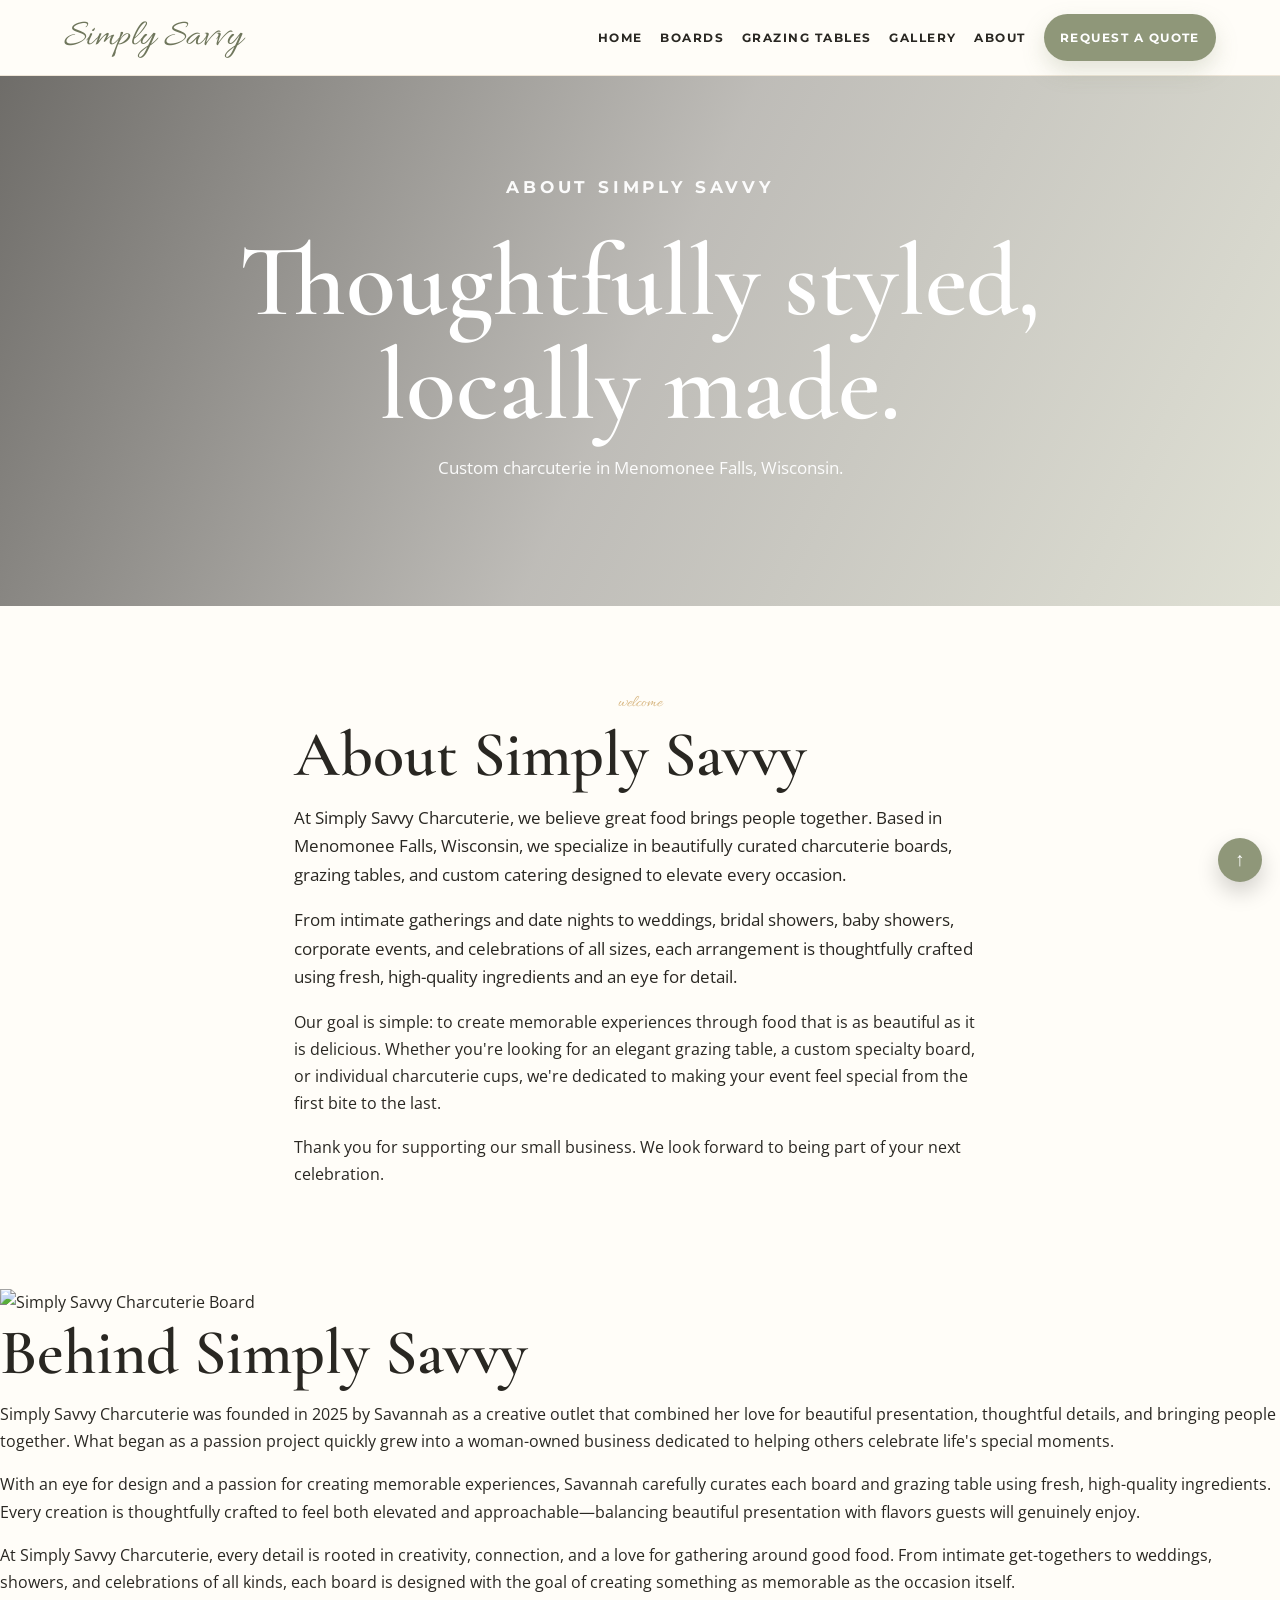
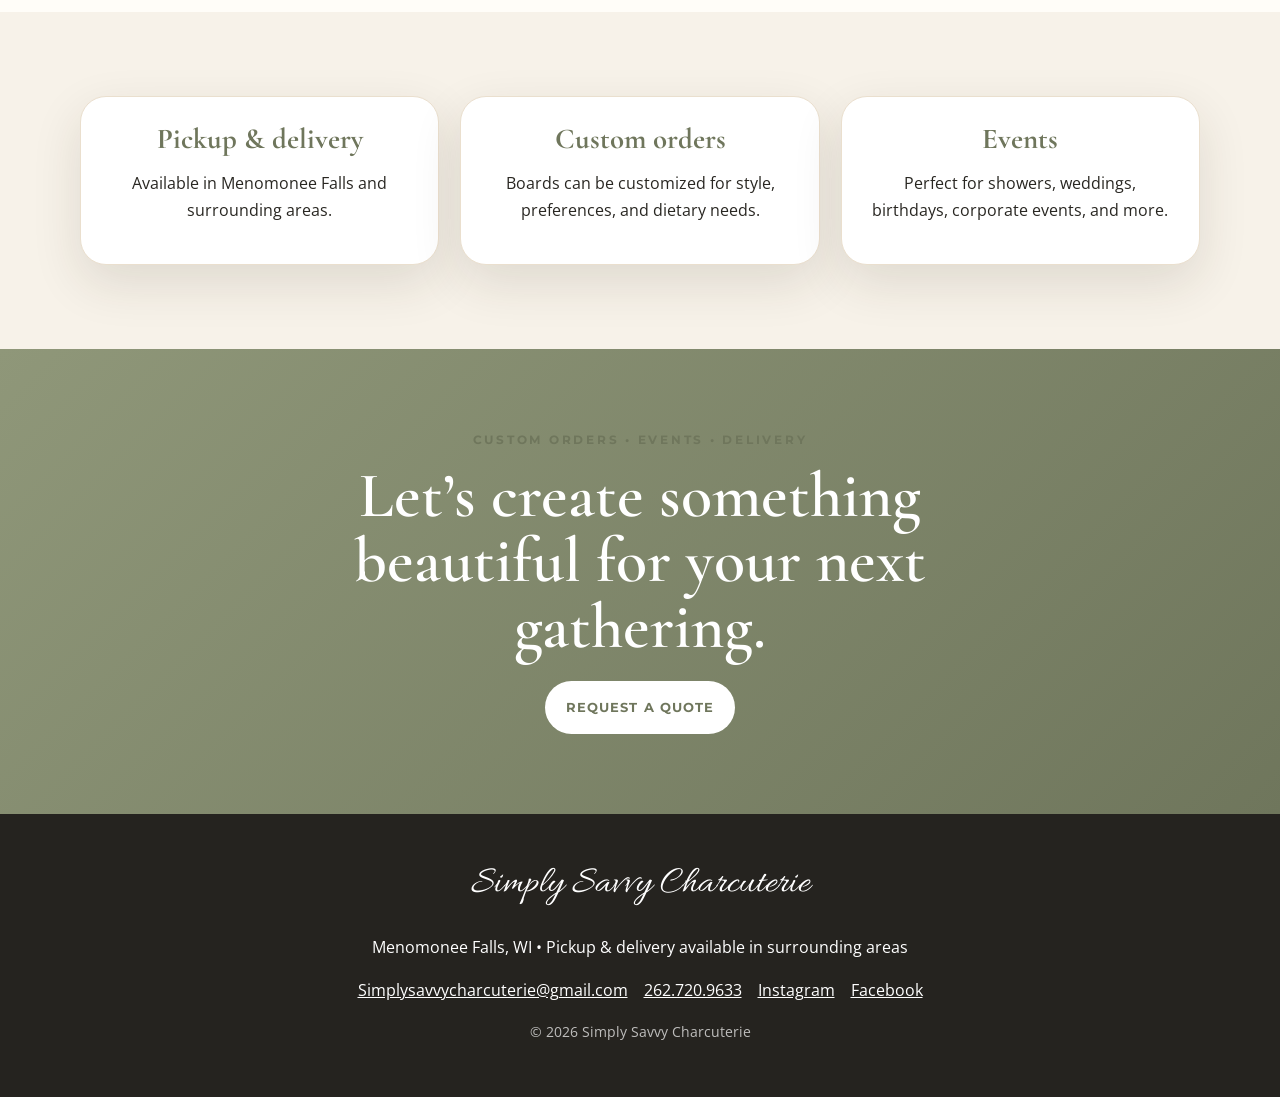
==== about.html @ 31233607 "Update about.html" ====
<!DOCTYPE html>
<html lang="en">
<head>
  <meta charset="UTF-8" />
  <meta name="viewport" content="width=device-width, initial-scale=1.0" />
  <link rel="icon" href="favicon.jpg" type="image/png" />
  <link href="https://fonts.googleapis.com/css2?family=Allura&family=Cormorant+Garamond:wght@500;600;700&family=Montserrat:wght@400;500;600;700&family=Open+Sans:wght@400;500;600&display=swap" rel="stylesheet" />
  <link rel="stylesheet" href="styles.css" />
  <script async src="https://www.googletagmanager.com/gtag/js?id=G-SJ7EQNNYXX"></script>
  <script>
    window.dataLayer = window.dataLayer || [];
    function gtag(){dataLayer.push(arguments);}
    gtag('js', new Date());
    gtag('config', 'G-SJ7EQNNYXX');
  </script>

  <title>About | Simply Savvy Charcuterie</title>
  <meta name="description" content="Learn about Simply Savvy Charcuterie, a Menomonee Falls business creating custom boards and grazing tables." />
</head>
<body>

  <nav class="site-nav">
    <a class="brand" href="index.html">Simply Savvy</a>
    <button class="nav-toggle" aria-label="Toggle navigation" onclick="document.body.classList.toggle('nav-open')">☰</button>
    <div class="nav-links">
      <a href="index.html">Home</a>
      <a href="boards.html">Boards</a>
      <a href="grazing.html">Grazing Tables</a>
      <a href="gallery.html">Gallery</a>
      <a href="about.html">About</a>
      <a class="nav-cta" href="contact.html">Request a Quote</a>
    </div>
  </nav>


  <header class="page-hero about-hero"><div class="hero-overlay"></div><div class="page-inner reveal"><p class="eyebrow">About Simply Savvy</p><h1>Thoughtfully styled, locally made.</h1><p>Custom charcuterie in Menomonee Falls, Wisconsin.</p></div></header>
  <section class="section narrow reveal">
    <p class="script center-text">welcome</p>
    <h2 class="section-title">About Simply Savvy</h2>
    <p>At Simply Savvy Charcuterie, we believe great food brings people together. Based in Menomonee Falls, Wisconsin, we specialize in beautifully curated charcuterie boards, grazing tables, and custom catering designed to elevate every occasion.</p>
    <p>From intimate gatherings and date nights to weddings, bridal showers, baby showers, corporate events, and celebrations of all sizes, each arrangement is thoughtfully crafted using fresh, high-quality ingredients and an eye for detail.</p>
    </p>Our goal is simple: to create memorable experiences through food that is as beautiful as it is delicious. Whether you're looking for an elegant grazing table, a custom specialty board, or individual charcuterie cups, we're dedicated to making your event feel special from the first bite to the last.</p>
    </p>Thank you for supporting our small business. We look forward to being part of your next celebration.</p>
  </section>

  <div class="founder-container">

  <div class="founder-photo">
  <img src="assets/Large.jpg" alt="Simply Savvy Charcuterie Board">
</div>

  <div class="founder-content">
    <h2>Behind Simply Savvy</h2>

    <p>
      Simply Savvy Charcuterie was founded in 2025 by Savannah as a creative outlet that combined her love for beautiful presentation, thoughtful details, and bringing people together. What began as a passion project quickly grew into a woman-owned business dedicated to helping others celebrate life's special moments.
    </p>

    <p>
      With an eye for design and a passion for creating memorable experiences, Savannah carefully curates each board and grazing table using fresh, high-quality ingredients. Every creation is thoughtfully crafted to feel both elevated and approachable—balancing beautiful presentation with flavors guests will genuinely enjoy.
    </p>

    <p>
      At Simply Savvy Charcuterie, every detail is rooted in creativity, connection, and a love for gathering around good food. From intimate get-togethers to weddings, showers, and celebrations of all kinds, each board is designed with the goal of creating something as memorable as the occasion itself.
    </p>

  </div>

</div>
  
  <section class="section cream"><div class="details-grid reveal"><div><h3>Pickup & delivery</h3><p>Available in Menomonee Falls and surrounding areas.</p></div><div><h3>Custom orders</h3><p>Boards can be customized for style, preferences, and dietary needs.</p></div><div><h3>Events</h3><p>Perfect for showers, weddings, birthdays, corporate events, and more.</p></div></div></section>


  <section class="final-cta">
    <p class="eyebrow dark">Custom orders • events • delivery</p>
    <h2>Let’s create something beautiful for your next gathering.</h2>
    <a class="btn light" href="contact.html">Request a Quote</a>
  </section>
  <footer class="site-footer">
    <div class="footer-brand">Simply Savvy Charcuterie</div>
    <p>Menomonee Falls, WI • Pickup & delivery available in surrounding areas</p>
    <div class="footer-links">
      <a href="mailto:Simplysavvycharcuterie@gmail.com">Simplysavvycharcuterie@gmail.com</a>
      <a href="tel:2627209633">262.720.9633</a>
      <a href="https://www.instagram.com/simplysavvycharcuterie/" target="_blank" rel="noopener">Instagram</a>
      <a href="https://www.facebook.com/people/Simply-Savvy-Charcuterie/61576973744688/" target="_blank" rel="noopener">Facebook</a>
    </div>
    <p class="copyright">© 2026 Simply Savvy Charcuterie</p>
  </footer>
  <button class="back-to-top" onclick="window.scrollTo({ top: 0, behavior: 'smooth' })" aria-label="Back to top">↑</button>
  <script src="script.js"></script>

</body>
</html>
---- styles.css ----
:root{--sage:#8f9779;--sage-dark:#6f765c;--cream:#f7f2e9;--ivory:#fffdf8;--champagne:#d6b47d;--ink:#292722;--muted:#706d64;--line:#eadfce;--shadow:0 18px 50px rgba(50,42,28,.12)}
*{box-sizing:border-box}html{scroll-behavior:smooth}body{margin:0;font-family:'Open Sans',sans-serif;background:var(--ivory);color:var(--ink);line-height:1.7}img{max-width:100%;display:block}a{color:inherit}.site-nav{position:sticky;top:0;z-index:1000;display:flex;justify-content:space-between;align-items:center;padding:.9rem 5%;background:rgba(255,253,248,.92);backdrop-filter:blur(14px);border-bottom:1px solid rgba(234,223,206,.75)}.brand{font-family:'Allura',cursive;font-size:2.35rem;color:var(--sage-dark);text-decoration:none;line-height:1}.nav-links{display:flex;align-items:center;gap:1.1rem}.nav-links a{font-family:'Montserrat',sans-serif;font-size:.78rem;letter-spacing:.12em;text-transform:uppercase;text-decoration:none;font-weight:700;color:var(--ink)}.nav-links a:hover{color:var(--sage-dark)}.nav-cta{background:var(--sage);color:#fff!important;border-radius:999px;padding:.78rem 1rem;box-shadow:0 10px 22px rgba(143,151,121,.25)}.nav-toggle{display:none;background:transparent;border:0;font-size:1.7rem;color:var(--sage-dark)}.hero,.page-hero{position:relative;min-height:78vh;display:grid;place-items:center;text-align:center;color:#fff;padding:6rem 1rem;background-size:cover;background-position:center}.home-hero{background-image:url('assets/Banner Picture.png')}.boards-hero{background-image:url('assets/Large.jpg')}.grazing-hero{background-image:url('assets/Grazing.jpg')}.gallery-hero{background-image:url('assets/medium 3.jpg')}.about-hero{background-image:url('assets/Small board 2.jpg')}.contact-hero{background-image:url('assets/brunch new.jpg')}.hero-overlay{position:absolute;inset:0;background:linear-gradient(115deg,rgba(22,20,17,.62),rgba(22,20,17,.28),rgba(143,151,121,.28))}.hero-inner,.page-inner{position:relative;max-width:850px;z-index:1}.hero-logo{width:min(540px,86vw);margin:0 auto 1rem}.eyebrow{margin:0 0 .8rem;font-family:'Montserrat',sans-serif;font-size:.78rem;font-weight:700;letter-spacing:.22em;text-transform:uppercase;color:#fff}.eyebrow.dark{color:var(--sage-dark)}h1,h2,h3{font-family:'Cormorant Garamond',serif;line-height:1.02}h1{font-size:clamp(3rem,8vw,6.6rem);font-weight:600;margin:.2rem 0 1rem}h2{font-size:clamp(2.4rem,5vw,4.4rem);font-weight:600;margin:.2rem 0 1rem}h3{font-size:1.8rem;margin:.2rem 0 .55rem;color:var(--sage-dark)}.hero-copy,.page-inner p{font-size:1.08rem;max-width:680px;margin:0 auto 1.7rem;color:rgba(255,255,255,.95)}.button-row{display:flex;justify-content:center;gap:.9rem;flex-wrap:wrap}.btn{display:inline-flex;align-items:center;justify-content:center;border-radius:999px;padding:.95rem 1.35rem;text-decoration:none;font-family:'Montserrat',sans-serif;font-weight:700;font-size:.82rem;letter-spacing:.08em;text-transform:uppercase;border:0;cursor:pointer}.btn.primary{background:var(--sage);color:#fff;box-shadow:0 12px 24px rgba(143,151,121,.25)}.btn.light{background:#fff;color:var(--sage-dark)}.btn.outline{background:transparent;border:1px solid var(--sage);color:var(--sage-dark)}.section{padding:5.25rem 5%;max-width:1220px;margin:auto}.section.cream,.cream{background:var(--cream);max-width:none}.section-heading{text-align:center;max-width:760px;margin:0 auto 2.5rem}.intro-strip{text-align:center;max-width:920px;padding-top:4rem;padding-bottom:4rem}.intro-strip h2{font-size:clamp(2rem,4vw,3.5rem)}.script{font-family:'Allura',cursive;color:var(--champagne);font-size:2.4rem;margin:0}.center,.center-text{text-align:center}.feature-cards,.cards{display:grid;grid-template-columns:repeat(3,1fr);gap:1.4rem}.feature-card,.price-card,.mini-card,.testimonial,.contact-form,.contact-box,.details-grid>div{background:#fff;border:1px solid var(--line);border-radius:26px;box-shadow:var(--shadow);overflow:hidden}.feature-card img{height:320px;width:100%;object-fit:cover}.feature-card div,.price-card div,.mini-card{padding:1.4rem}.feature-card a{color:var(--sage-dark);font-weight:700;text-decoration:none}.split{display:grid;grid-template-columns:1fr 1fr;gap:3rem;align-items:center;max-width:1180px;margin:auto}.split img{border-radius:34px;box-shadow:var(--shadow);aspect-ratio:4/5;object-fit:cover;width:100%}.gallery-preview{display:grid;grid-template-columns:repeat(4,1fr);gap:1rem;margin-bottom:2rem}.gallery-preview img{height:280px;width:100%;object-fit:cover;border-radius:24px;box-shadow:var(--shadow)}.testimonial-grid,.details-grid{display:grid;grid-template-columns:repeat(3,1fr);gap:1.3rem;max-width:1120px;margin:auto}.testimonial{padding:1.5rem;font-style:italic}.stars{color:var(--champagne);font-style:normal;letter-spacing:.1em}.page-hero{min-height:55vh}.menu-layout{display:grid;grid-template-columns:repeat(2,1fr);gap:1.35rem}.price-card{display:grid;grid-template-columns:190px 1fr;align-items:center}.price-card img{height:100%;min-height:220px;width:100%;object-fit:cover}.price{font-weight:700;color:var(--sage-dark);font-size:1.05rem}.mini-card{text-align:center}.mini-card img{height:240px;width:100%;object-fit:cover;border-radius:18px;margin-bottom:1rem}.details-grid>div{padding:1.5rem;text-align:center}.luxury-gallery{display:grid;grid-template-columns:repeat(5,1fr);gap:1rem}.gallery-item{position:relative;overflow:hidden;border-radius:24px;background:var(--cream);box-shadow:var(--shadow);min-height:260px}.gallery-item img{width:100%;height:310px;object-fit:cover;transition:transform .4s ease}.gallery-item:hover img{transform:scale(1.04)}.gallery-item p{position:absolute;left:0;right:0;bottom:0;margin:0;padding:1rem;background:linear-gradient(transparent,rgba(0,0,0,.68));color:#fff;font-weight:700;text-align:center}.gallery-item.missing div{height:310px;display:grid;place-items:center;padding:1rem;text-align:center;color:var(--sage-dark)}.gallery-item.missing div:before{content:'Add photo to assets folder';}.note{text-align:center;color:var(--muted);margin-top:2rem}.narrow{max-width:820px}.narrow p{font-size:1.05rem}.contact-grid{display:grid;grid-template-columns:.9fr 1.1fr;gap:2rem;align-items:start}.contact-form{padding:2rem;display:grid;gap:1rem}.contact-form label{font-weight:700;color:var(--sage-dark)}input,textarea,select{width:100%;display:block;margin-top:.35rem;padding:.95rem;border:1px solid var(--line);border-radius:14px;font:inherit;background:#fffdf8;color:var(--ink)}.contact-box{padding:1rem 1.2rem;margin:1rem 0}.final-cta{background:linear-gradient(135deg,var(--sage),var(--sage-dark));color:#fff;text-align:center;padding:5rem 5%}.final-cta h2{max-width:800px;margin:.2rem auto 1.4rem}.site-footer{background:#25231f;color:#fff;text-align:center;padding:2.4rem 5%}.footer-brand{font-family:'Allura',cursive;font-size:2.4rem;color:#fff}.footer-links{display:flex;justify-content:center;gap:1rem;flex-wrap:wrap;margin:1rem 0}.footer-links a{color:#fff}.copyright{color:rgba(255,255,255,.7);font-size:.9rem}.back-to-top{position:fixed;right:18px;bottom:18px;background:var(--sage);color:#fff;border:0;border-radius:999px;width:44px;height:44px;font-size:1.2rem;cursor:pointer;box-shadow:0 10px 22px rgba(0,0,0,.18)}.reveal{opacity:0;transform:translateY(18px);transition:opacity .7s ease,transform .7s ease}.reveal.visible{opacity:1;transform:translateY(0)}@media(max-width:980px){.feature-cards,.cards,.testimonial-grid,.details-grid{grid-template-columns:1fr}.menu-layout{grid-template-columns:1fr}.luxury-gallery{grid-template-columns:repeat(2,1fr)}.gallery-preview{grid-template-columns:repeat(2,1fr)}.split,.contact-grid{grid-template-columns:1fr}.price-card{grid-template-columns:1fr}.price-card img{height:260px}.section{padding:4rem 1rem}}@media(max-width:760px){.nav-toggle{display:block}.nav-links{display:none;position:absolute;top:100%;left:0;right:0;background:var(--ivory);padding:1rem;flex-direction:column;border-bottom:1px solid var(--line)}.nav-open .nav-links{display:flex}.hero,.page-hero{min-height:66vh;padding:4.5rem 1rem}.page-hero{min-height:48vh}.feature-card img,.gallery-preview img,.gallery-item img{height:245px}.luxury-gallery{grid-template-columns:1fr}.footer-links{flex-direction:column}.brand{font-size:2rem}}
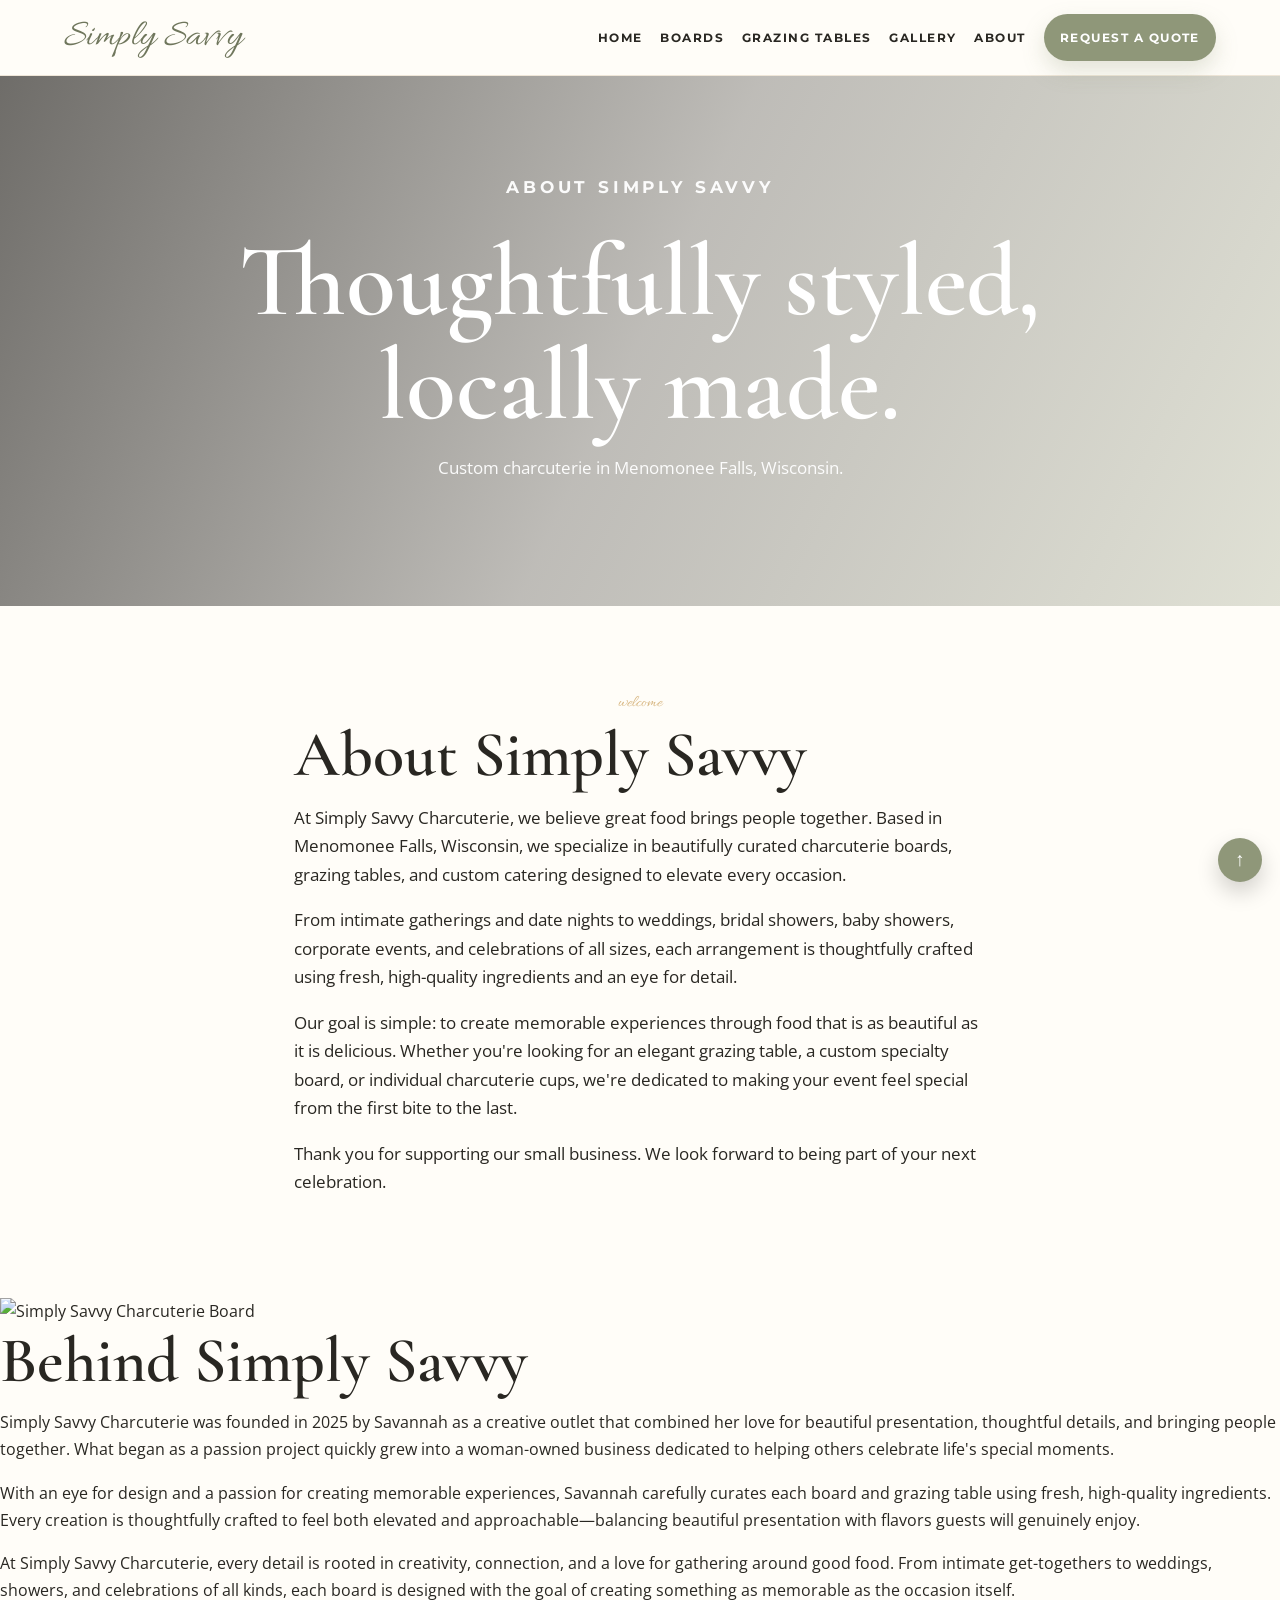
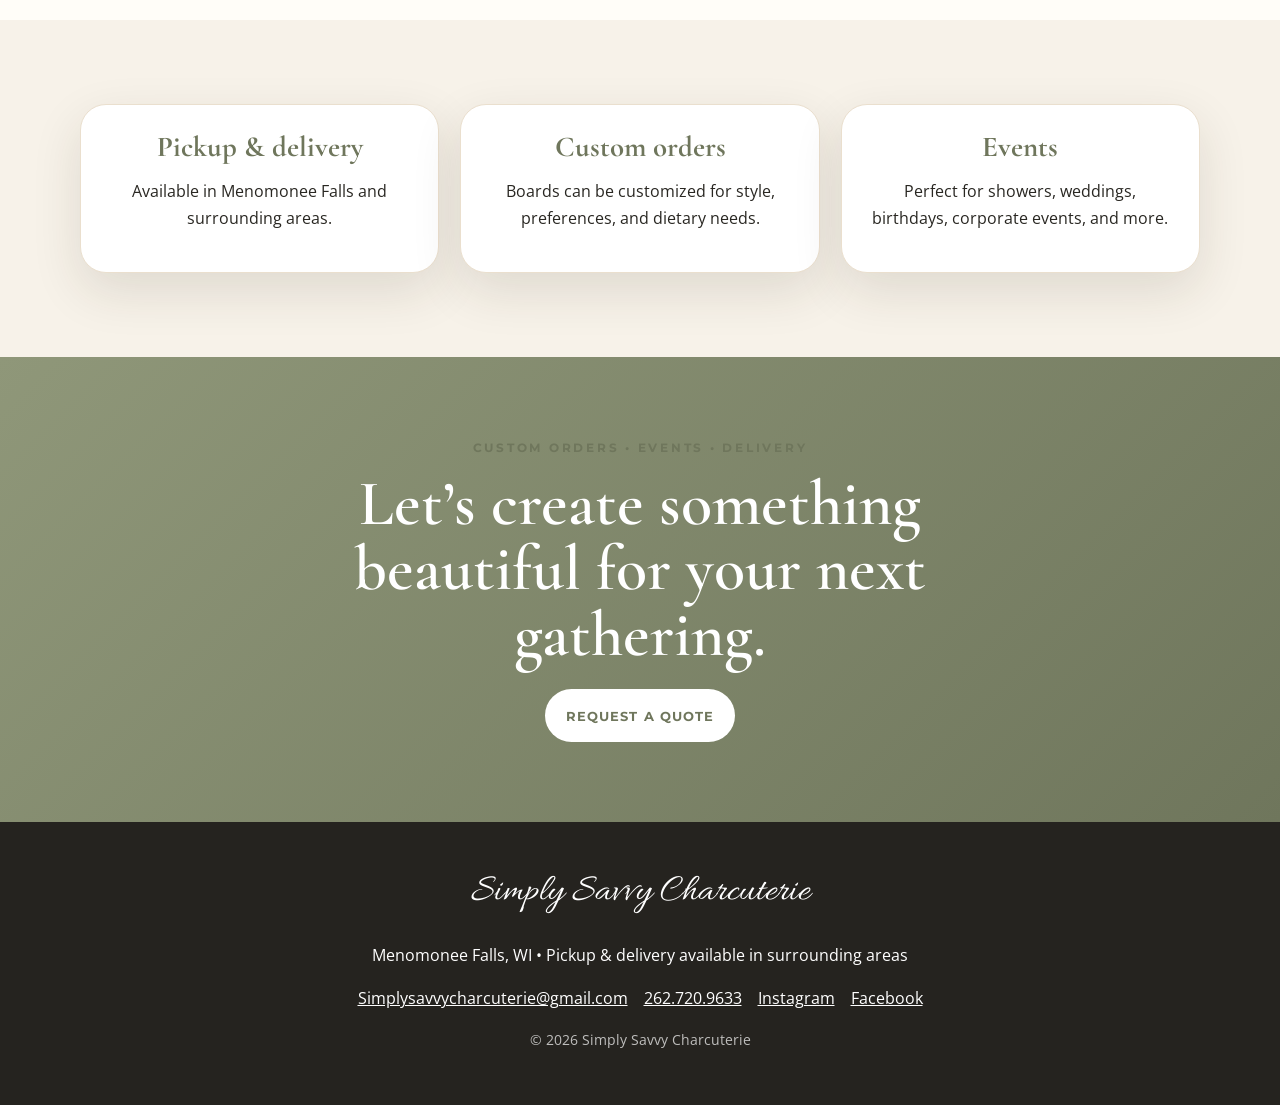
==== commit a24c946b: "Update about.html" ====
--- a/about.html
+++ b/about.html
@@ -32,50 +32,81 @@
     </div>
   </nav>
 
+  <header class="page-hero about-hero">
+    <div class="hero-overlay"></div>
+    <div class="page-inner reveal">
+      <p class="eyebrow">About Simply Savvy</p>
+      <h1>Thoughtfully styled, locally made.</h1>
+      <p>Custom charcuterie in Menomonee Falls, Wisconsin.</p>
+    </div>
+  </header>
 
-  <header class="page-hero about-hero"><div class="hero-overlay"></div><div class="page-inner reveal"><p class="eyebrow">About Simply Savvy</p><h1>Thoughtfully styled, locally made.</h1><p>Custom charcuterie in Menomonee Falls, Wisconsin.</p></div></header>
   <section class="section narrow reveal">
     <p class="script center-text">welcome</p>
     <h2 class="section-title">About Simply Savvy</h2>
-    <p>At Simply Savvy Charcuterie, we believe great food brings people together. Based in Menomonee Falls, Wisconsin, we specialize in beautifully curated charcuterie boards, grazing tables, and custom catering designed to elevate every occasion.</p>
-    <p>From intimate gatherings and date nights to weddings, bridal showers, baby showers, corporate events, and celebrations of all sizes, each arrangement is thoughtfully crafted using fresh, high-quality ingredients and an eye for detail.</p>
-    </p>Our goal is simple: to create memorable experiences through food that is as beautiful as it is delicious. Whether you're looking for an elegant grazing table, a custom specialty board, or individual charcuterie cups, we're dedicated to making your event feel special from the first bite to the last.</p>
-    </p>Thank you for supporting our small business. We look forward to being part of your next celebration.</p>
-  </section>
-
-  <div class="founder-container">
-
-  <div class="founder-photo">
-  <img src="assets/Large.jpg" alt="Simply Savvy Charcuterie Board">
-</div>
-
-  <div class="founder-content">
-    <h2>Behind Simply Savvy</h2>
 
     <p>
-      Simply Savvy Charcuterie was founded in 2025 by Savannah as a creative outlet that combined her love for beautiful presentation, thoughtful details, and bringing people together. What began as a passion project quickly grew into a woman-owned business dedicated to helping others celebrate life's special moments.
+      At Simply Savvy Charcuterie, we believe great food brings people together. Based in Menomonee Falls, Wisconsin, we specialize in beautifully curated charcuterie boards, grazing tables, and custom catering designed to elevate every occasion.
     </p>
 
     <p>
-      With an eye for design and a passion for creating memorable experiences, Savannah carefully curates each board and grazing table using fresh, high-quality ingredients. Every creation is thoughtfully crafted to feel both elevated and approachable—balancing beautiful presentation with flavors guests will genuinely enjoy.
+      From intimate gatherings and date nights to weddings, bridal showers, baby showers, corporate events, and celebrations of all sizes, each arrangement is thoughtfully crafted using fresh, high-quality ingredients and an eye for detail.
     </p>
 
     <p>
-      At Simply Savvy Charcuterie, every detail is rooted in creativity, connection, and a love for gathering around good food. From intimate get-togethers to weddings, showers, and celebrations of all kinds, each board is designed with the goal of creating something as memorable as the occasion itself.
+      Our goal is simple: to create memorable experiences through food that is as beautiful as it is delicious. Whether you're looking for an elegant grazing table, a custom specialty board, or individual charcuterie cups, we're dedicated to making your event feel special from the first bite to the last.
     </p>
 
-  </div>
+    <p>
+      Thank you for supporting our small business. We look forward to being part of your next celebration.
+    </p>
+  </section>
 
-</div>
-  
-  <section class="section cream"><div class="details-grid reveal"><div><h3>Pickup & delivery</h3><p>Available in Menomonee Falls and surrounding areas.</p></div><div><h3>Custom orders</h3><p>Boards can be customized for style, preferences, and dietary needs.</p></div><div><h3>Events</h3><p>Perfect for showers, weddings, birthdays, corporate events, and more.</p></div></div></section>
+  <section class="founder-container reveal">
+    <div class="founder-photo">
+      <img src="assets/Large.jpg" alt="Simply Savvy Charcuterie Board">
+    </div>
 
+    <div class="founder-content">
+      <h2>Behind Simply Savvy</h2>
+
+      <p>
+        Simply Savvy Charcuterie was founded in 2025 by Savannah as a creative outlet that combined her love for beautiful presentation, thoughtful details, and bringing people together. What began as a passion project quickly grew into a woman-owned business dedicated to helping others celebrate life's special moments.
+      </p>
+
+      <p>
+        With an eye for design and a passion for creating memorable experiences, Savannah carefully curates each board and grazing table using fresh, high-quality ingredients. Every creation is thoughtfully crafted to feel both elevated and approachable—balancing beautiful presentation with flavors guests will genuinely enjoy.
+      </p>
+
+      <p>
+        At Simply Savvy Charcuterie, every detail is rooted in creativity, connection, and a love for gathering around good food. From intimate get-togethers to weddings, showers, and celebrations of all kinds, each board is designed with the goal of creating something as memorable as the occasion itself.
+      </p>
+    </div>
+  </section>
+
+  <section class="section cream">
+    <div class="details-grid reveal">
+      <div>
+        <h3>Pickup & delivery</h3>
+        <p>Available in Menomonee Falls and surrounding areas.</p>
+      </div>
+      <div>
+        <h3>Custom orders</h3>
+        <p>Boards can be customized for style, preferences, and dietary needs.</p>
+      </div>
+      <div>
+        <h3>Events</h3>
+        <p>Perfect for showers, weddings, birthdays, corporate events, and more.</p>
+      </div>
+    </div>
+  </section>
 
   <section class="final-cta">
     <p class="eyebrow dark">Custom orders • events • delivery</p>
     <h2>Let’s create something beautiful for your next gathering.</h2>
     <a class="btn light" href="contact.html">Request a Quote</a>
   </section>
+
   <footer class="site-footer">
     <div class="footer-brand">Simply Savvy Charcuterie</div>
     <p>Menomonee Falls, WI • Pickup & delivery available in surrounding areas</p>
@@ -87,6 +118,7 @@
     </div>
     <p class="copyright">© 2026 Simply Savvy Charcuterie</p>
   </footer>
+
   <button class="back-to-top" onclick="window.scrollTo({ top: 0, behavior: 'smooth' })" aria-label="Back to top">↑</button>
   <script src="script.js"></script>
 
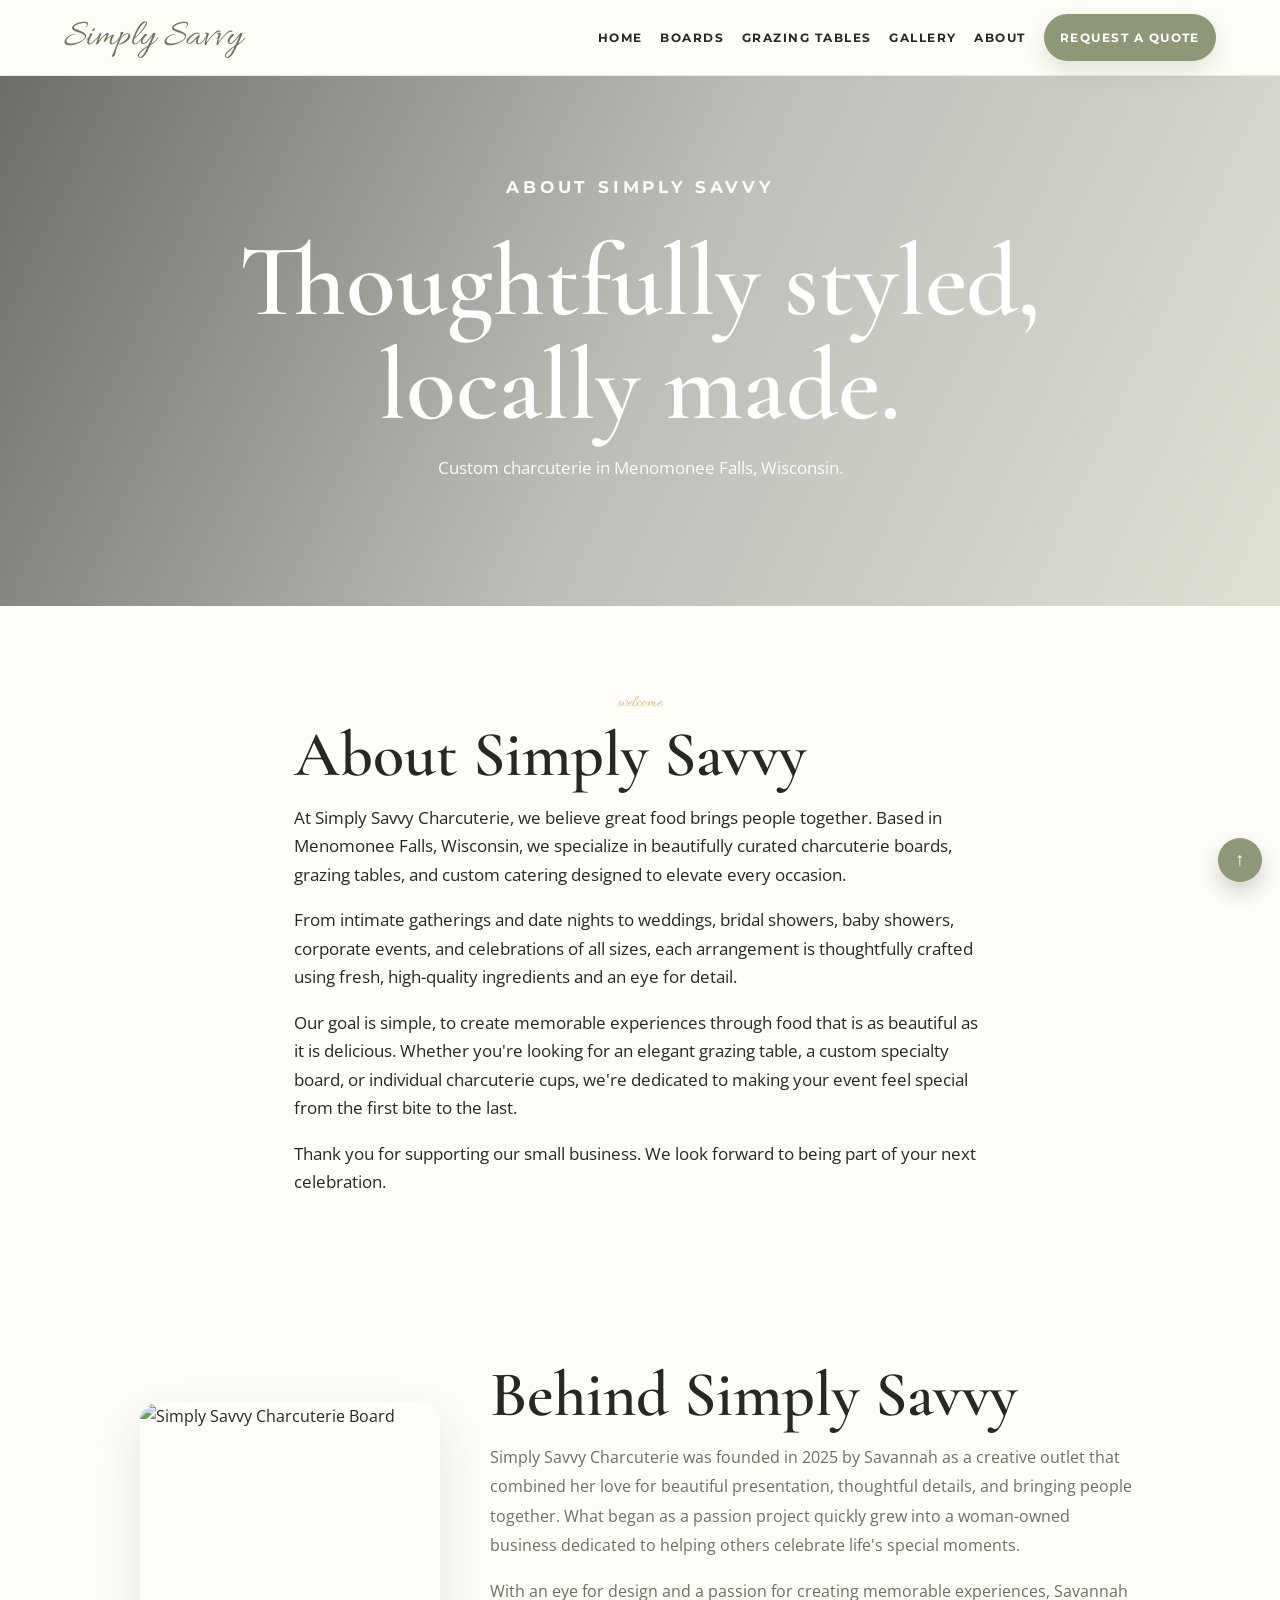
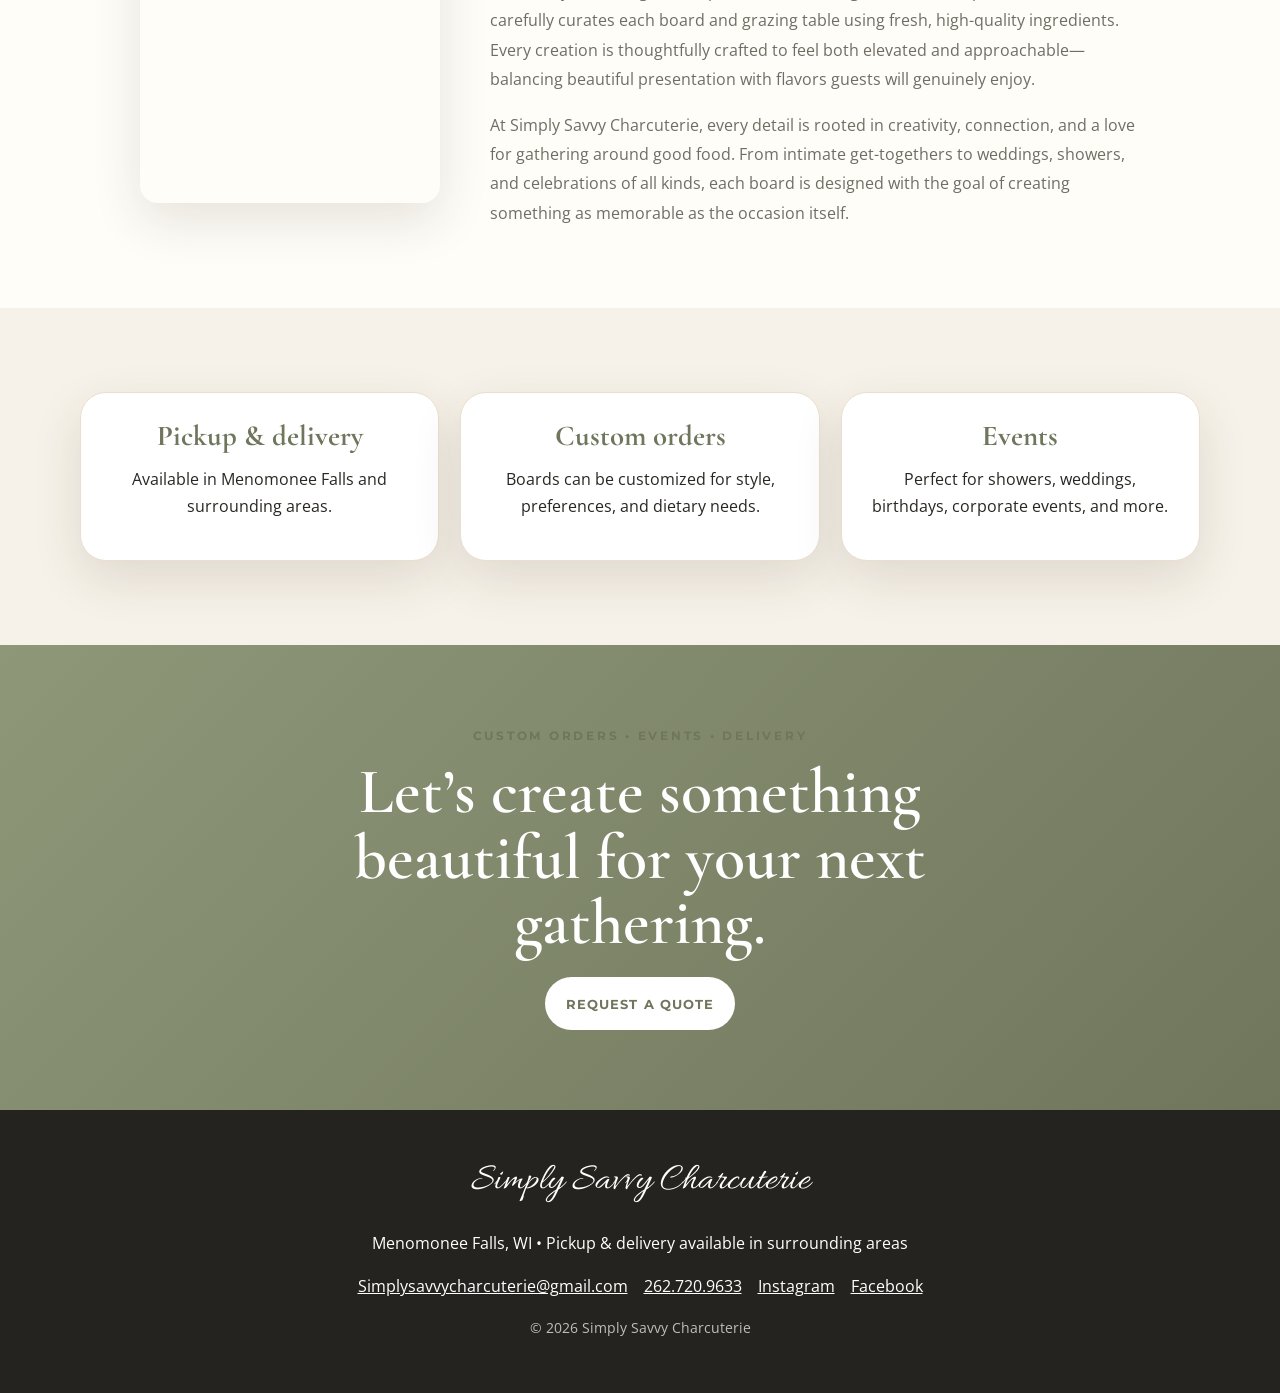
==== commit 215f96d2: "Update about.html" ====
--- a/about.html
+++ b/about.html
@@ -53,13 +53,10 @@
       From intimate gatherings and date nights to weddings, bridal showers, baby showers, corporate events, and celebrations of all sizes, each arrangement is thoughtfully crafted using fresh, high-quality ingredients and an eye for detail.
     </p>
 
-    <p>
-      Our goal is simple: to create memorable experiences through food that is as beautiful as it is delicious. Whether you're looking for an elegant grazing table, a custom specialty board, or individual charcuterie cups, we're dedicated to making your event feel special from the first bite to the last.
-    </p>
+     <p>Our goal is simple, to create memorable experiences through food that is as beautiful as it is delicious. Whether you're looking for an elegant grazing table, a custom specialty board, or individual charcuterie cups, we're dedicated to making your event feel special from the first bite to the last.</p>
 
-    <p>
-      Thank you for supporting our small business. We look forward to being part of your next celebration.
-    </p>
+<p>Thank you for supporting our small business. We look forward to being part of your next celebration.</p>
+    
   </section>
 
   <section class="founder-container reveal">
--- a/styles.css
+++ b/styles.css
@@ -1,3 +1,67 @@
 
 :root{--sage:#8f9779;--sage-dark:#6f765c;--cream:#f7f2e9;--ivory:#fffdf8;--champagne:#d6b47d;--ink:#292722;--muted:#706d64;--line:#eadfce;--shadow:0 18px 50px rgba(50,42,28,.12)}
 *{box-sizing:border-box}html{scroll-behavior:smooth}body{margin:0;font-family:'Open Sans',sans-serif;background:var(--ivory);color:var(--ink);line-height:1.7}img{max-width:100%;display:block}a{color:inherit}.site-nav{position:sticky;top:0;z-index:1000;display:flex;justify-content:space-between;align-items:center;padding:.9rem 5%;background:rgba(255,253,248,.92);backdrop-filter:blur(14px);border-bottom:1px solid rgba(234,223,206,.75)}.brand{font-family:'Allura',cursive;font-size:2.35rem;color:var(--sage-dark);text-decoration:none;line-height:1}.nav-links{display:flex;align-items:center;gap:1.1rem}.nav-links a{font-family:'Montserrat',sans-serif;font-size:.78rem;letter-spacing:.12em;text-transform:uppercase;text-decoration:none;font-weight:700;color:var(--ink)}.nav-links a:hover{color:var(--sage-dark)}.nav-cta{background:var(--sage);color:#fff!important;border-radius:999px;padding:.78rem 1rem;box-shadow:0 10px 22px rgba(143,151,121,.25)}.nav-toggle{display:none;background:transparent;border:0;font-size:1.7rem;color:var(--sage-dark)}.hero,.page-hero{position:relative;min-height:78vh;display:grid;place-items:center;text-align:center;color:#fff;padding:6rem 1rem;background-size:cover;background-position:center}.home-hero{background-image:url('assets/Banner Picture.png')}.boards-hero{background-image:url('assets/Large.jpg')}.grazing-hero{background-image:url('assets/Grazing.jpg')}.gallery-hero{background-image:url('assets/medium 3.jpg')}.about-hero{background-image:url('assets/Small board 2.jpg')}.contact-hero{background-image:url('assets/brunch new.jpg')}.hero-overlay{position:absolute;inset:0;background:linear-gradient(115deg,rgba(22,20,17,.62),rgba(22,20,17,.28),rgba(143,151,121,.28))}.hero-inner,.page-inner{position:relative;max-width:850px;z-index:1}.hero-logo{width:min(540px,86vw);margin:0 auto 1rem}.eyebrow{margin:0 0 .8rem;font-family:'Montserrat',sans-serif;font-size:.78rem;font-weight:700;letter-spacing:.22em;text-transform:uppercase;color:#fff}.eyebrow.dark{color:var(--sage-dark)}h1,h2,h3{font-family:'Cormorant Garamond',serif;line-height:1.02}h1{font-size:clamp(3rem,8vw,6.6rem);font-weight:600;margin:.2rem 0 1rem}h2{font-size:clamp(2.4rem,5vw,4.4rem);font-weight:600;margin:.2rem 0 1rem}h3{font-size:1.8rem;margin:.2rem 0 .55rem;color:var(--sage-dark)}.hero-copy,.page-inner p{font-size:1.08rem;max-width:680px;margin:0 auto 1.7rem;color:rgba(255,255,255,.95)}.button-row{display:flex;justify-content:center;gap:.9rem;flex-wrap:wrap}.btn{display:inline-flex;align-items:center;justify-content:center;border-radius:999px;padding:.95rem 1.35rem;text-decoration:none;font-family:'Montserrat',sans-serif;font-weight:700;font-size:.82rem;letter-spacing:.08em;text-transform:uppercase;border:0;cursor:pointer}.btn.primary{background:var(--sage);color:#fff;box-shadow:0 12px 24px rgba(143,151,121,.25)}.btn.light{background:#fff;color:var(--sage-dark)}.btn.outline{background:transparent;border:1px solid var(--sage);color:var(--sage-dark)}.section{padding:5.25rem 5%;max-width:1220px;margin:auto}.section.cream,.cream{background:var(--cream);max-width:none}.section-heading{text-align:center;max-width:760px;margin:0 auto 2.5rem}.intro-strip{text-align:center;max-width:920px;padding-top:4rem;padding-bottom:4rem}.intro-strip h2{font-size:clamp(2rem,4vw,3.5rem)}.script{font-family:'Allura',cursive;color:var(--champagne);font-size:2.4rem;margin:0}.center,.center-text{text-align:center}.feature-cards,.cards{display:grid;grid-template-columns:repeat(3,1fr);gap:1.4rem}.feature-card,.price-card,.mini-card,.testimonial,.contact-form,.contact-box,.details-grid>div{background:#fff;border:1px solid var(--line);border-radius:26px;box-shadow:var(--shadow);overflow:hidden}.feature-card img{height:320px;width:100%;object-fit:cover}.feature-card div,.price-card div,.mini-card{padding:1.4rem}.feature-card a{color:var(--sage-dark);font-weight:700;text-decoration:none}.split{display:grid;grid-template-columns:1fr 1fr;gap:3rem;align-items:center;max-width:1180px;margin:auto}.split img{border-radius:34px;box-shadow:var(--shadow);aspect-ratio:4/5;object-fit:cover;width:100%}.gallery-preview{display:grid;grid-template-columns:repeat(4,1fr);gap:1rem;margin-bottom:2rem}.gallery-preview img{height:280px;width:100%;object-fit:cover;border-radius:24px;box-shadow:var(--shadow)}.testimonial-grid,.details-grid{display:grid;grid-template-columns:repeat(3,1fr);gap:1.3rem;max-width:1120px;margin:auto}.testimonial{padding:1.5rem;font-style:italic}.stars{color:var(--champagne);font-style:normal;letter-spacing:.1em}.page-hero{min-height:55vh}.menu-layout{display:grid;grid-template-columns:repeat(2,1fr);gap:1.35rem}.price-card{display:grid;grid-template-columns:190px 1fr;align-items:center}.price-card img{height:100%;min-height:220px;width:100%;object-fit:cover}.price{font-weight:700;color:var(--sage-dark);font-size:1.05rem}.mini-card{text-align:center}.mini-card img{height:240px;width:100%;object-fit:cover;border-radius:18px;margin-bottom:1rem}.details-grid>div{padding:1.5rem;text-align:center}.luxury-gallery{display:grid;grid-template-columns:repeat(5,1fr);gap:1rem}.gallery-item{position:relative;overflow:hidden;border-radius:24px;background:var(--cream);box-shadow:var(--shadow);min-height:260px}.gallery-item img{width:100%;height:310px;object-fit:cover;transition:transform .4s ease}.gallery-item:hover img{transform:scale(1.04)}.gallery-item p{position:absolute;left:0;right:0;bottom:0;margin:0;padding:1rem;background:linear-gradient(transparent,rgba(0,0,0,.68));color:#fff;font-weight:700;text-align:center}.gallery-item.missing div{height:310px;display:grid;place-items:center;padding:1rem;text-align:center;color:var(--sage-dark)}.gallery-item.missing div:before{content:'Add photo to assets folder';}.note{text-align:center;color:var(--muted);margin-top:2rem}.narrow{max-width:820px}.narrow p{font-size:1.05rem}.contact-grid{display:grid;grid-template-columns:.9fr 1.1fr;gap:2rem;align-items:start}.contact-form{padding:2rem;display:grid;gap:1rem}.contact-form label{font-weight:700;color:var(--sage-dark)}input,textarea,select{width:100%;display:block;margin-top:.35rem;padding:.95rem;border:1px solid var(--line);border-radius:14px;font:inherit;background:#fffdf8;color:var(--ink)}.contact-box{padding:1rem 1.2rem;margin:1rem 0}.final-cta{background:linear-gradient(135deg,var(--sage),var(--sage-dark));color:#fff;text-align:center;padding:5rem 5%}.final-cta h2{max-width:800px;margin:.2rem auto 1.4rem}.site-footer{background:#25231f;color:#fff;text-align:center;padding:2.4rem 5%}.footer-brand{font-family:'Allura',cursive;font-size:2.4rem;color:#fff}.footer-links{display:flex;justify-content:center;gap:1rem;flex-wrap:wrap;margin:1rem 0}.footer-links a{color:#fff}.copyright{color:rgba(255,255,255,.7);font-size:.9rem}.back-to-top{position:fixed;right:18px;bottom:18px;background:var(--sage);color:#fff;border:0;border-radius:999px;width:44px;height:44px;font-size:1.2rem;cursor:pointer;box-shadow:0 10px 22px rgba(0,0,0,.18)}.reveal{opacity:0;transform:translateY(18px);transition:opacity .7s ease,transform .7s ease}.reveal.visible{opacity:1;transform:translateY(0)}@media(max-width:980px){.feature-cards,.cards,.testimonial-grid,.details-grid{grid-template-columns:1fr}.menu-layout{grid-template-columns:1fr}.luxury-gallery{grid-template-columns:repeat(2,1fr)}.gallery-preview{grid-template-columns:repeat(2,1fr)}.split,.contact-grid{grid-template-columns:1fr}.price-card{grid-template-columns:1fr}.price-card img{height:260px}.section{padding:4rem 1rem}}@media(max-width:760px){.nav-toggle{display:block}.nav-links{display:none;position:absolute;top:100%;left:0;right:0;background:var(--ivory);padding:1rem;flex-direction:column;border-bottom:1px solid var(--line)}.nav-open .nav-links{display:flex}.hero,.page-hero{min-height:66vh;padding:4.5rem 1rem}.page-hero{min-height:48vh}.feature-card img,.gallery-preview img,.gallery-item img{height:245px}.luxury-gallery{grid-template-columns:1fr}.footer-links{flex-direction:column}.brand{font-size:2rem}}
+
+/* Founder / About section */
+.founder-container {
+  display: flex;
+  flex-direction: row;
+  align-items: center;
+  justify-content: center;
+  gap: 50px;
+  max-width: 1100px;
+  margin: 4rem auto;
+  padding: 0 2rem;
+}
+
+.founder-photo {
+  flex: 0 0 300px;
+  max-width: 300px;
+}
+
+.founder-photo img {
+  width: 300px;
+  height: 400px;
+  object-fit: cover;
+  border-radius: 18px;
+  box-shadow: var(--shadow);
+}
+
+.founder-content {
+  flex: 1;
+  max-width: 650px;
+}
+
+.founder-content h2 {
+  text-align: left;
+  margin-top: 0;
+}
+
+.founder-content p {
+  font-size: 1.02rem;
+  line-height: 1.8;
+  color: var(--muted);
+}
+
+/* Mobile version */
+@media (max-width: 760px) {
+  .founder-container {
+    flex-direction: column;
+    text-align: center;
+    gap: 2rem;
+  }
+
+  .founder-photo,
+  .founder-photo img {
+    width: 260px;
+    max-width: 260px;
+  }
+
+  .founder-photo img {
+    height: 340px;
+  }
+
+  .founder-content h2 {
+    text-align: center;
+  }
+}
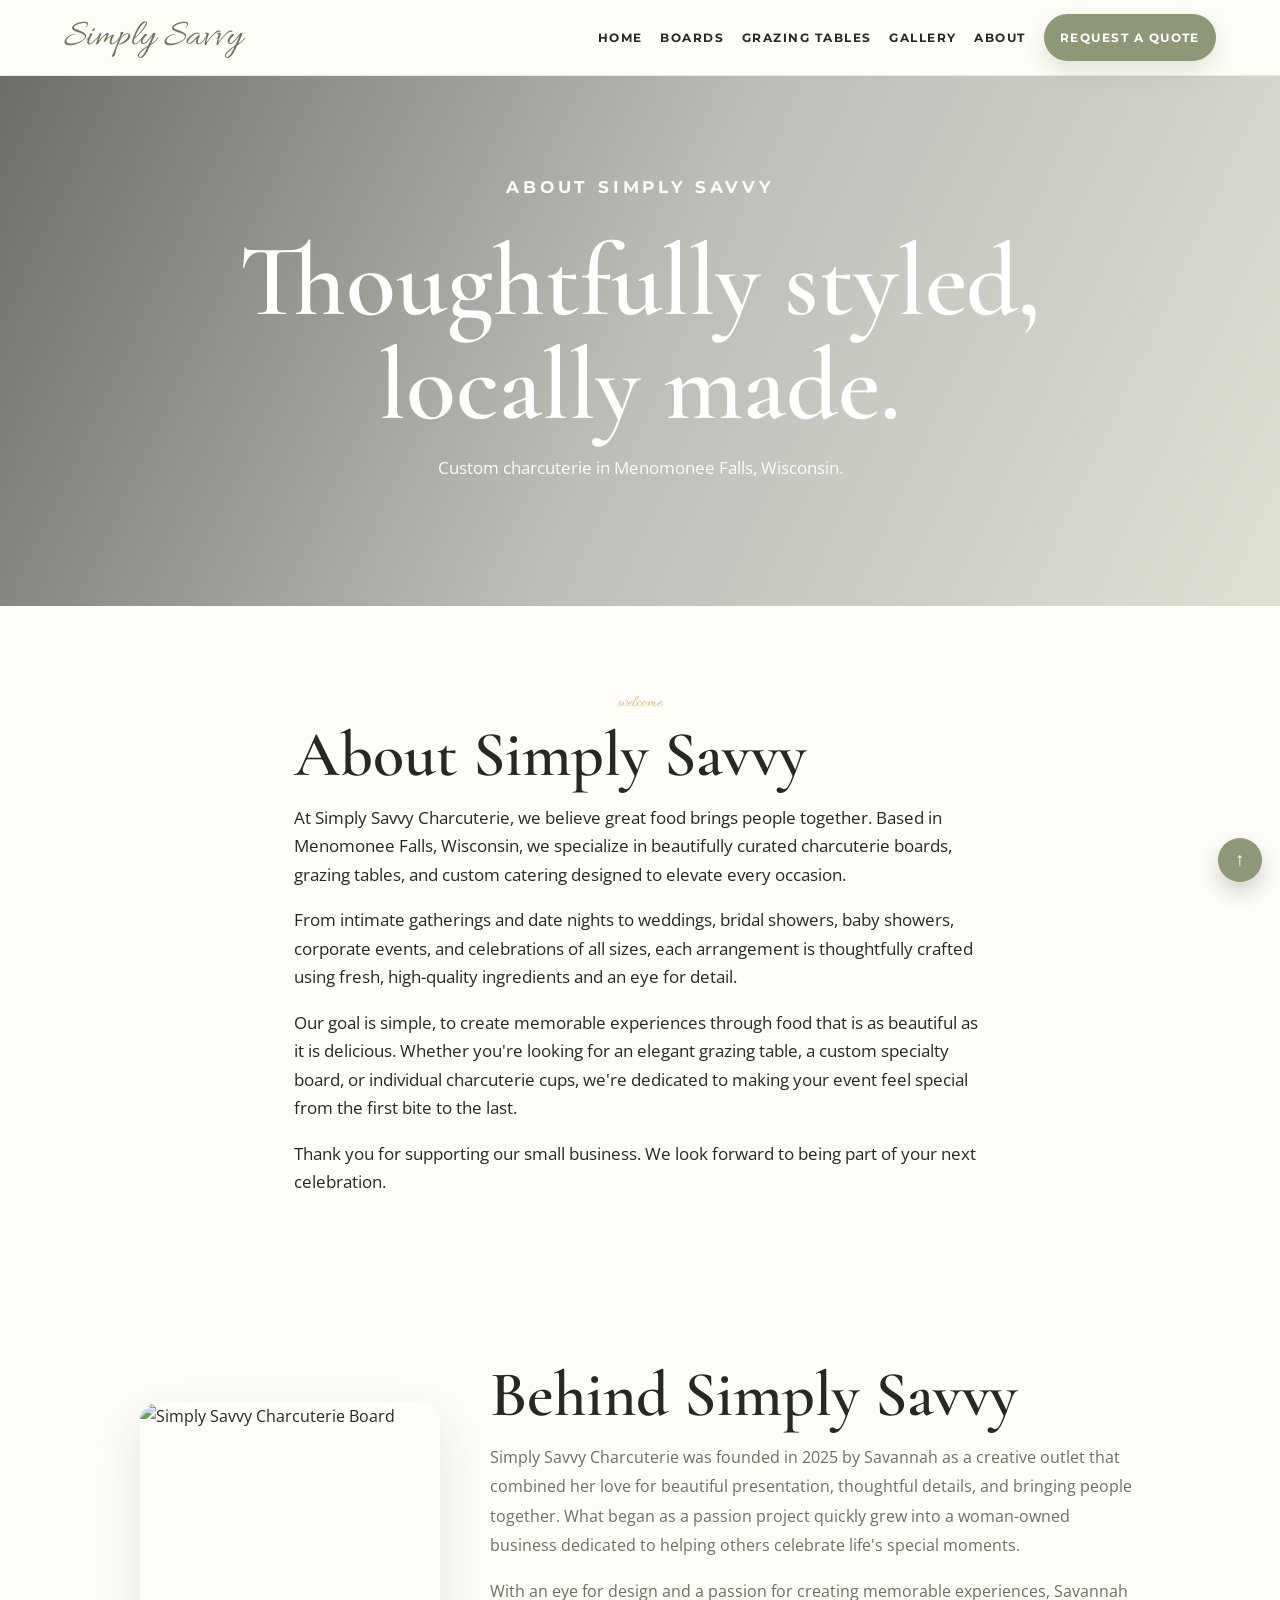
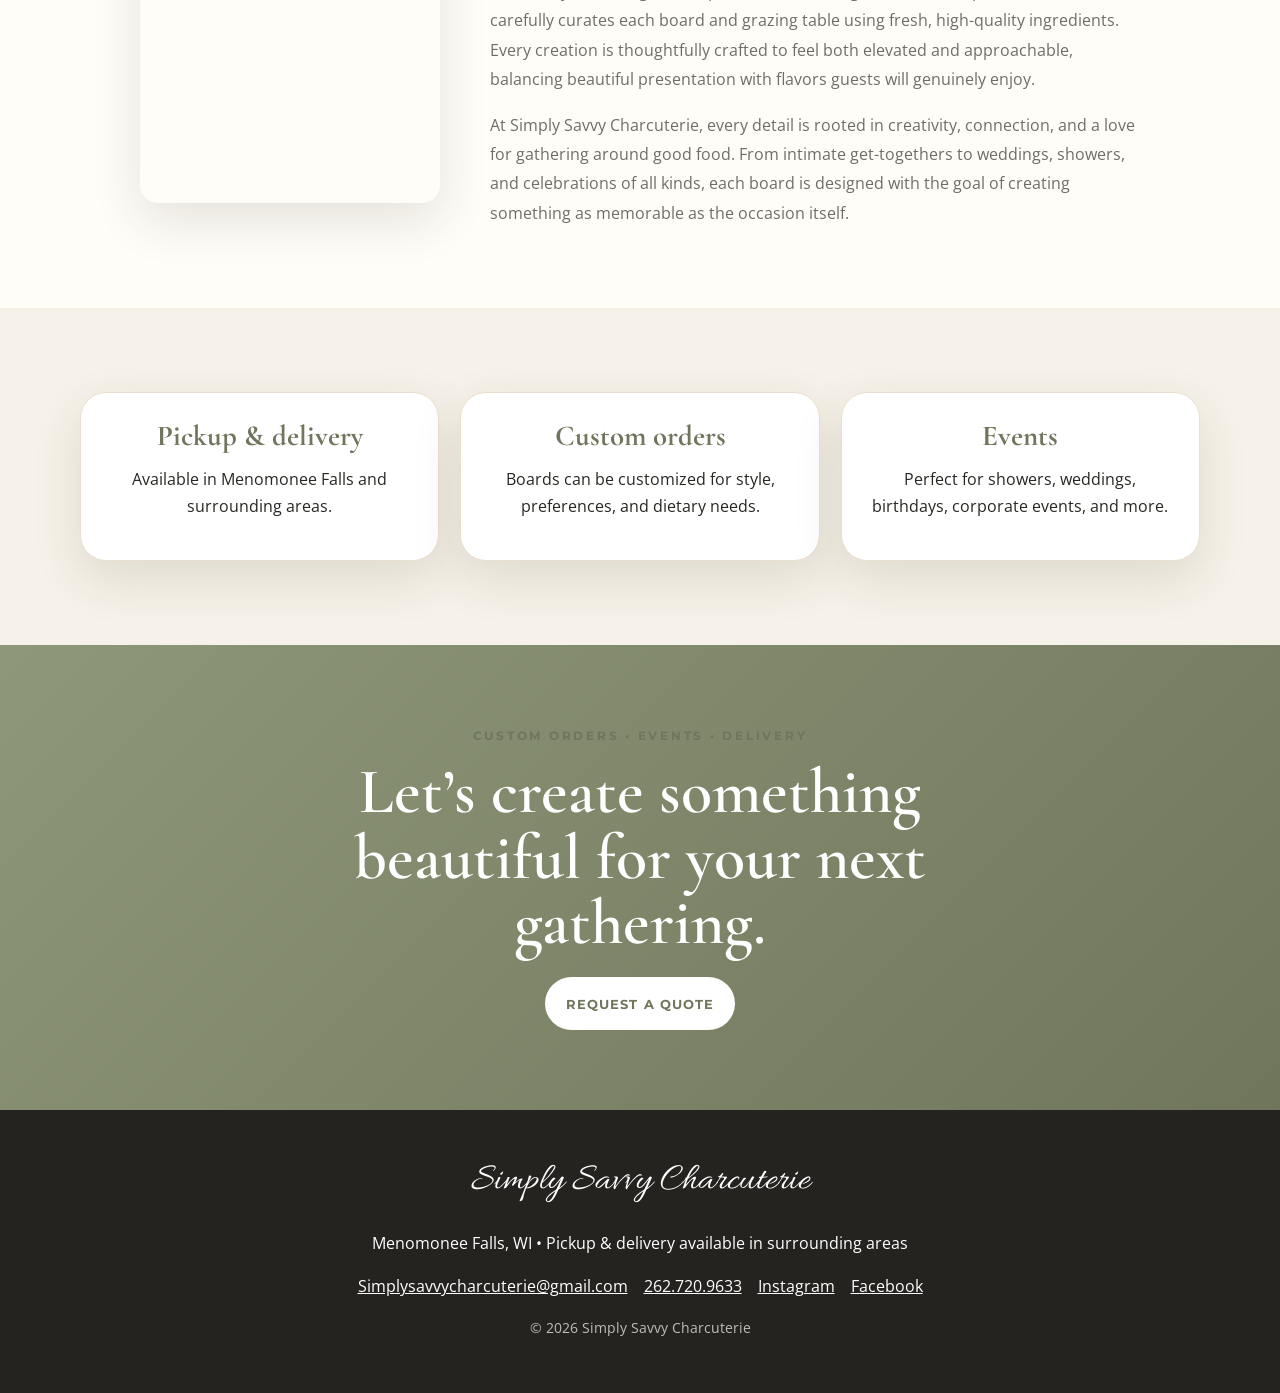
==== commit bd3b64a8: "Update about.html" ====
--- a/about.html
+++ b/about.html
@@ -72,7 +72,7 @@
       </p>
 
       <p>
-        With an eye for design and a passion for creating memorable experiences, Savannah carefully curates each board and grazing table using fresh, high-quality ingredients. Every creation is thoughtfully crafted to feel both elevated and approachable—balancing beautiful presentation with flavors guests will genuinely enjoy.
+        With an eye for design and a passion for creating memorable experiences, Savannah carefully curates each board and grazing table using fresh, high-quality ingredients. Every creation is thoughtfully crafted to feel both elevated and approachable, balancing beautiful presentation with flavors guests will genuinely enjoy.
       </p>
 
       <p>
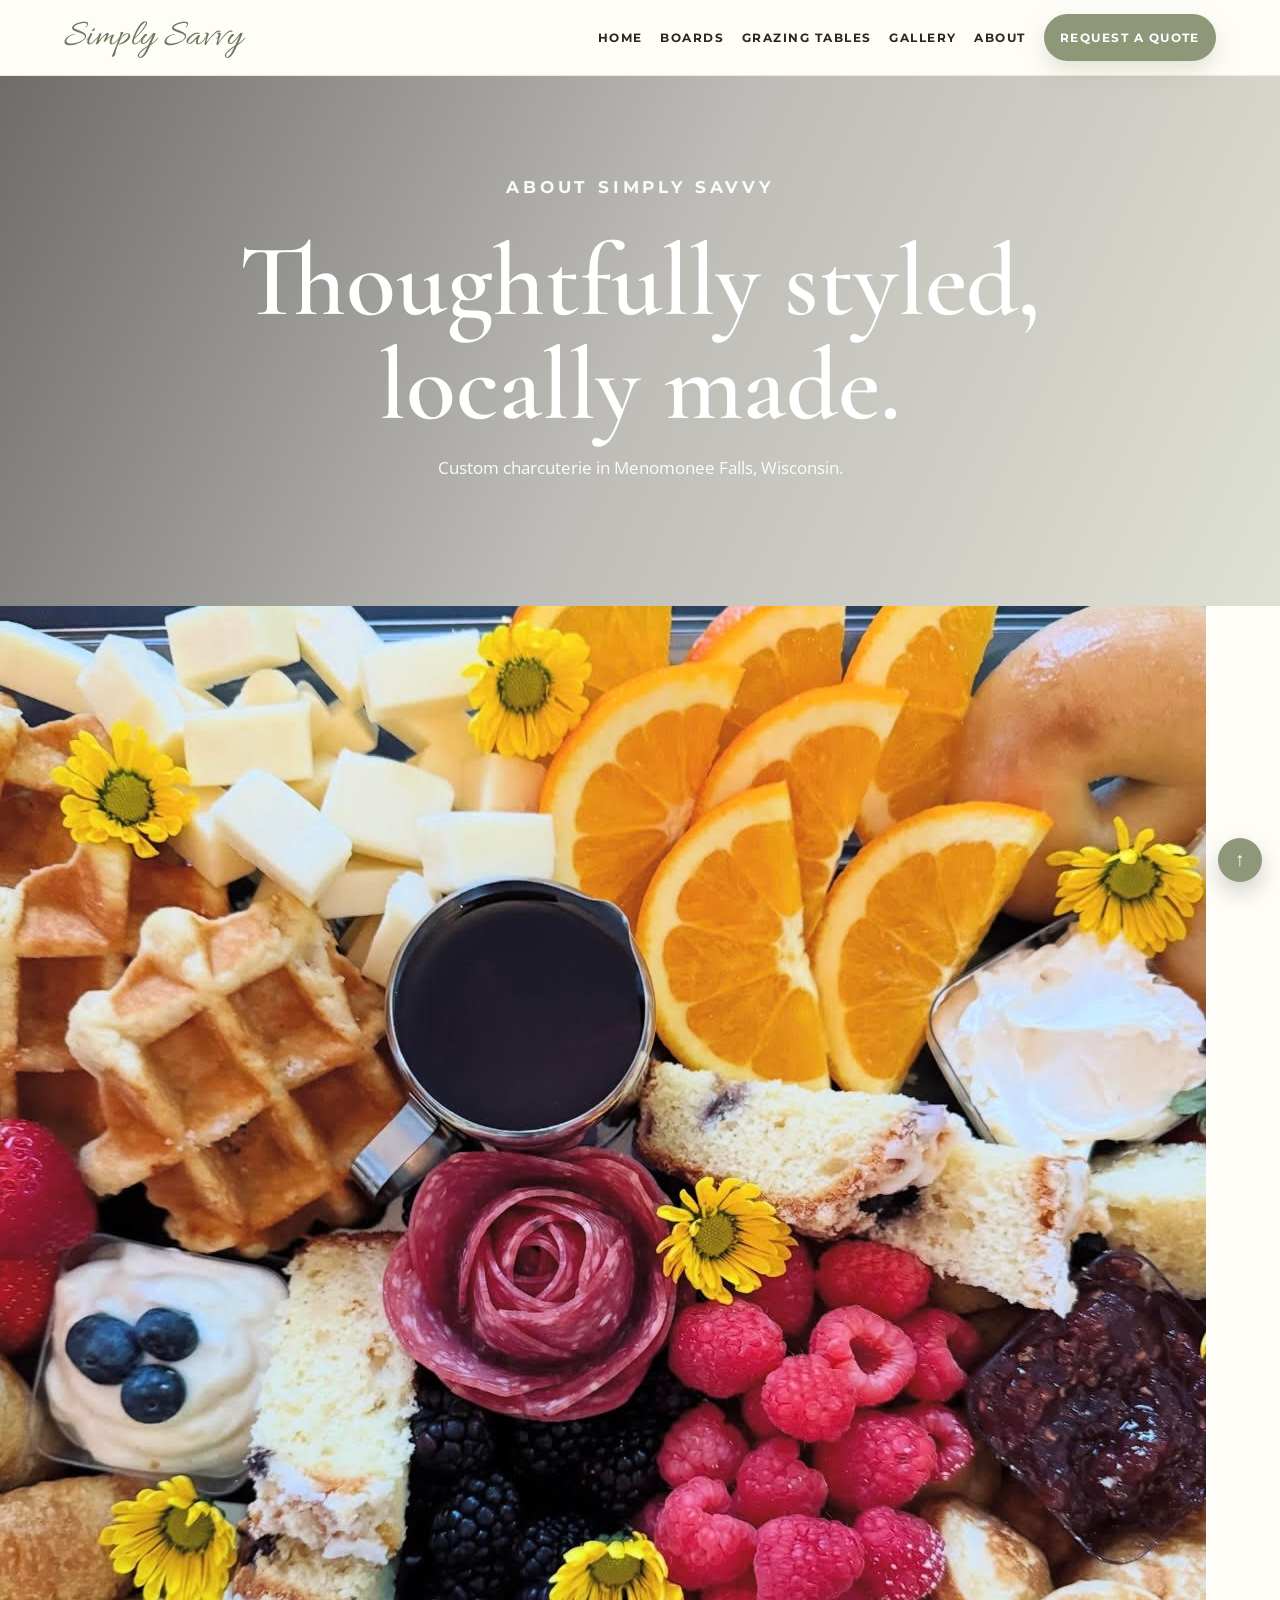
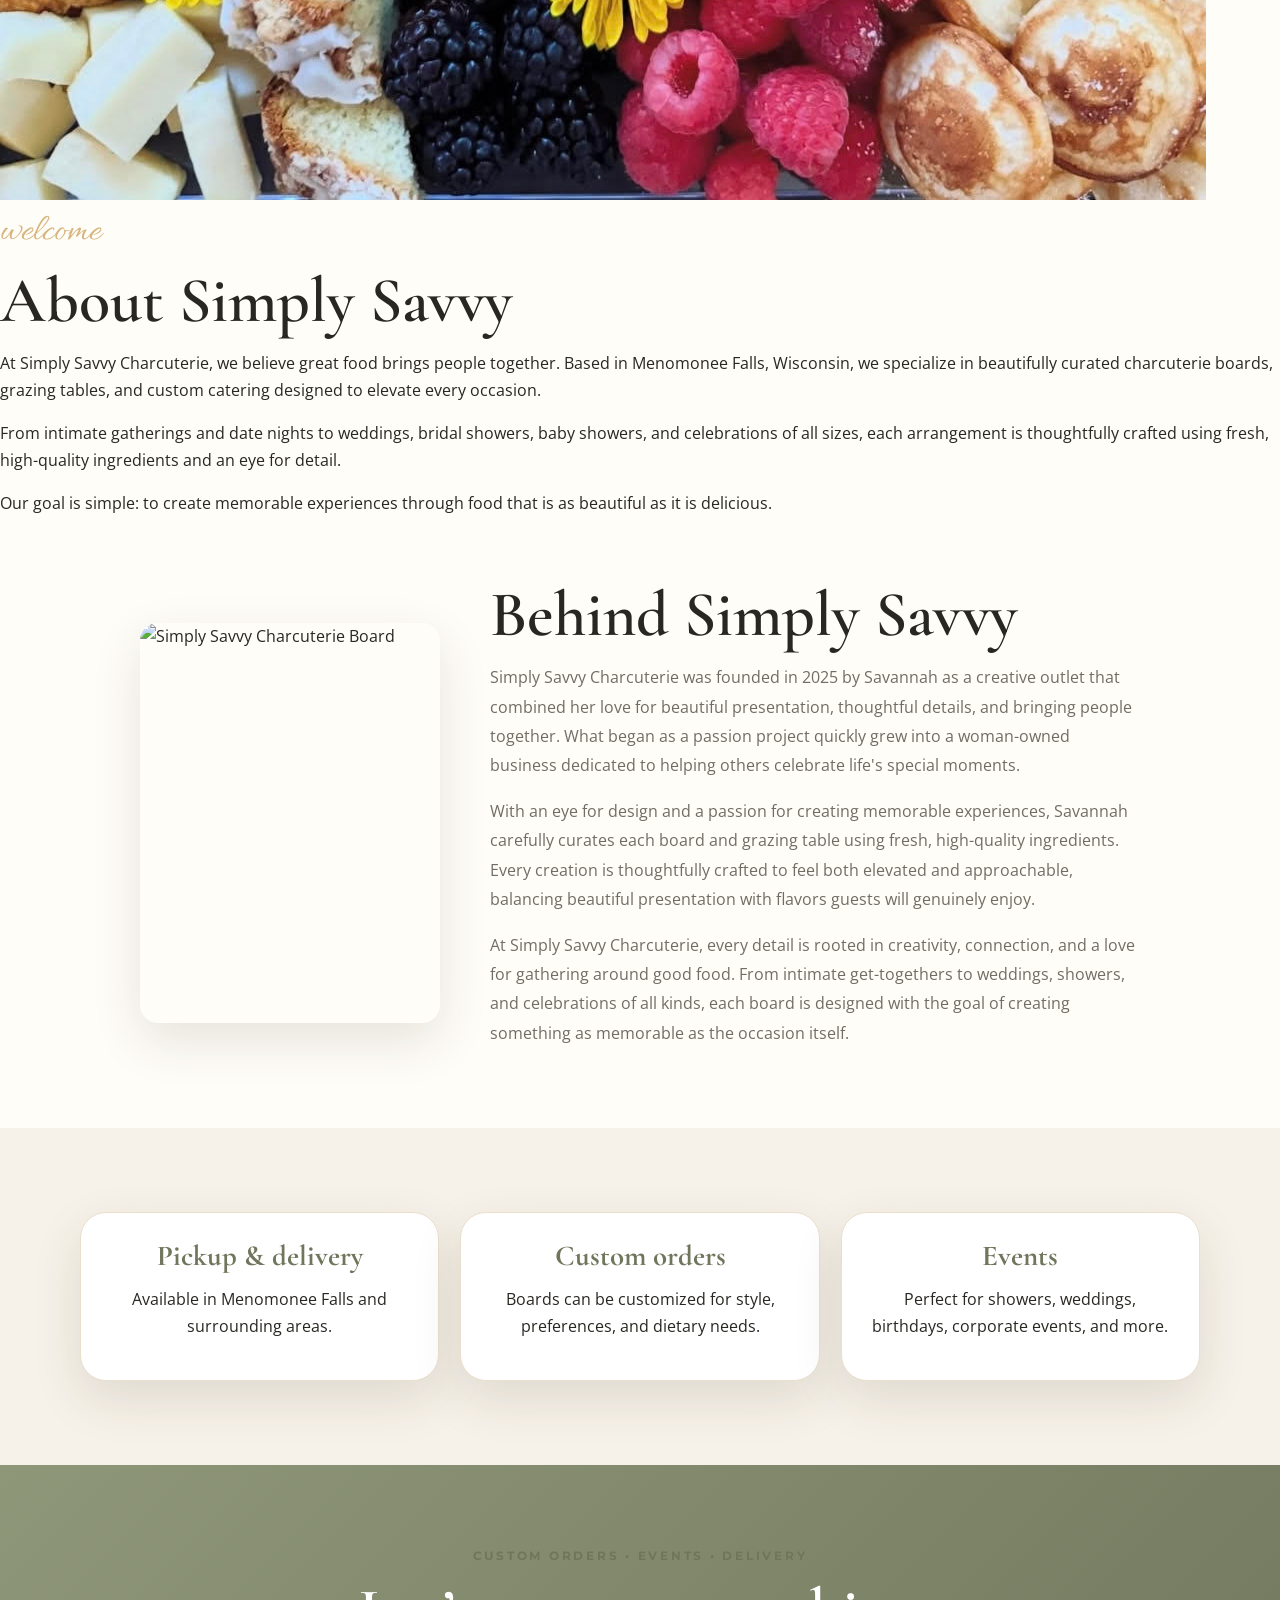
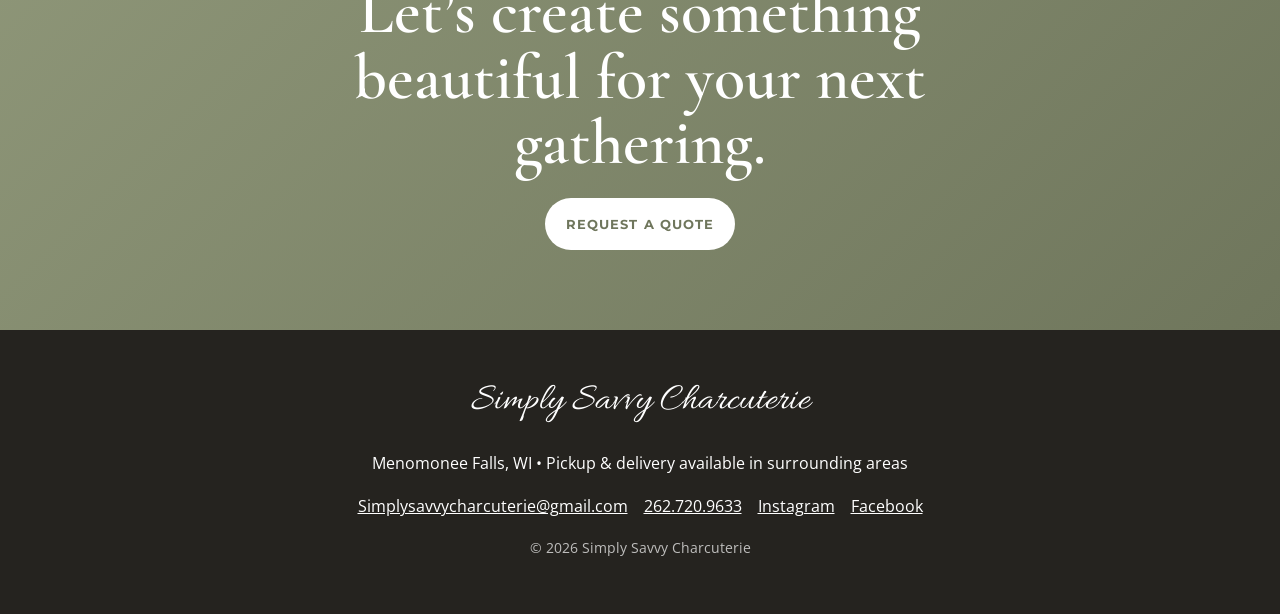
==== commit aef9518c: "Update about.html" ====
--- a/about.html
+++ b/about.html
@@ -41,8 +41,14 @@
     </div>
   </header>
 
-  <section class="section narrow reveal">
-    <p class="script center-text">welcome</p>
+<section class="about-intro reveal">
+
+  <div class="about-intro-image">
+    <img src="assets/brunch new.jpg" alt="Simply Savvy Charcuterie">
+  </div>
+
+  <div class="about-intro-content">
+    <p class="script">welcome</p>
     <h2 class="section-title">About Simply Savvy</h2>
 
     <p>
@@ -50,14 +56,16 @@
     </p>
 
     <p>
-      From intimate gatherings and date nights to weddings, bridal showers, baby showers, corporate events, and celebrations of all sizes, each arrangement is thoughtfully crafted using fresh, high-quality ingredients and an eye for detail.
+      From intimate gatherings and date nights to weddings, bridal showers, baby showers, and celebrations of all sizes, each arrangement is thoughtfully crafted using fresh, high-quality ingredients and an eye for detail.
     </p>
 
-     <p>Our goal is simple, to create memorable experiences through food that is as beautiful as it is delicious. Whether you're looking for an elegant grazing table, a custom specialty board, or individual charcuterie cups, we're dedicated to making your event feel special from the first bite to the last.</p>
+    <p>
+      Our goal is simple: to create memorable experiences through food that is as beautiful as it is delicious.
+    </p>
+  </div>
 
-<p>Thank you for supporting our small business. We look forward to being part of your next celebration.</p>
-    
-  </section>
+</section>
+   
 
   <section class="founder-container reveal">
     <div class="founder-photo">
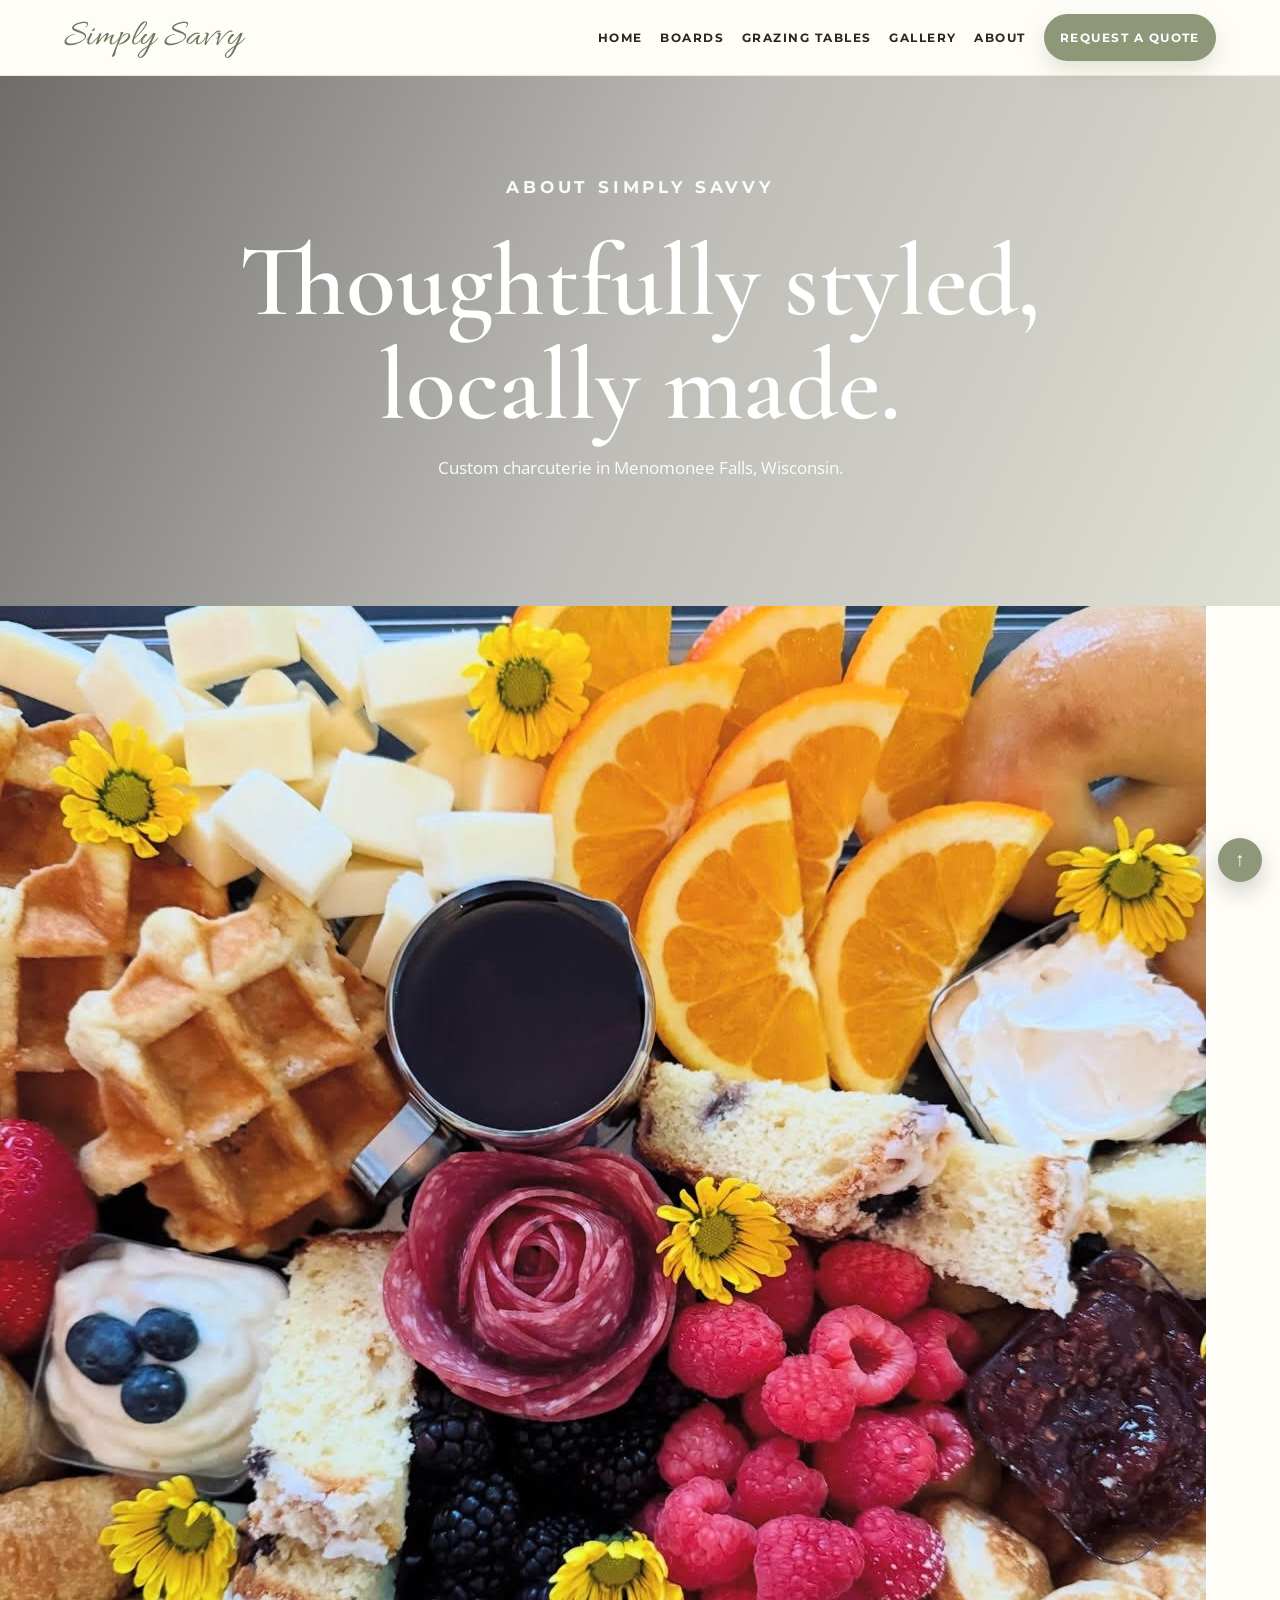
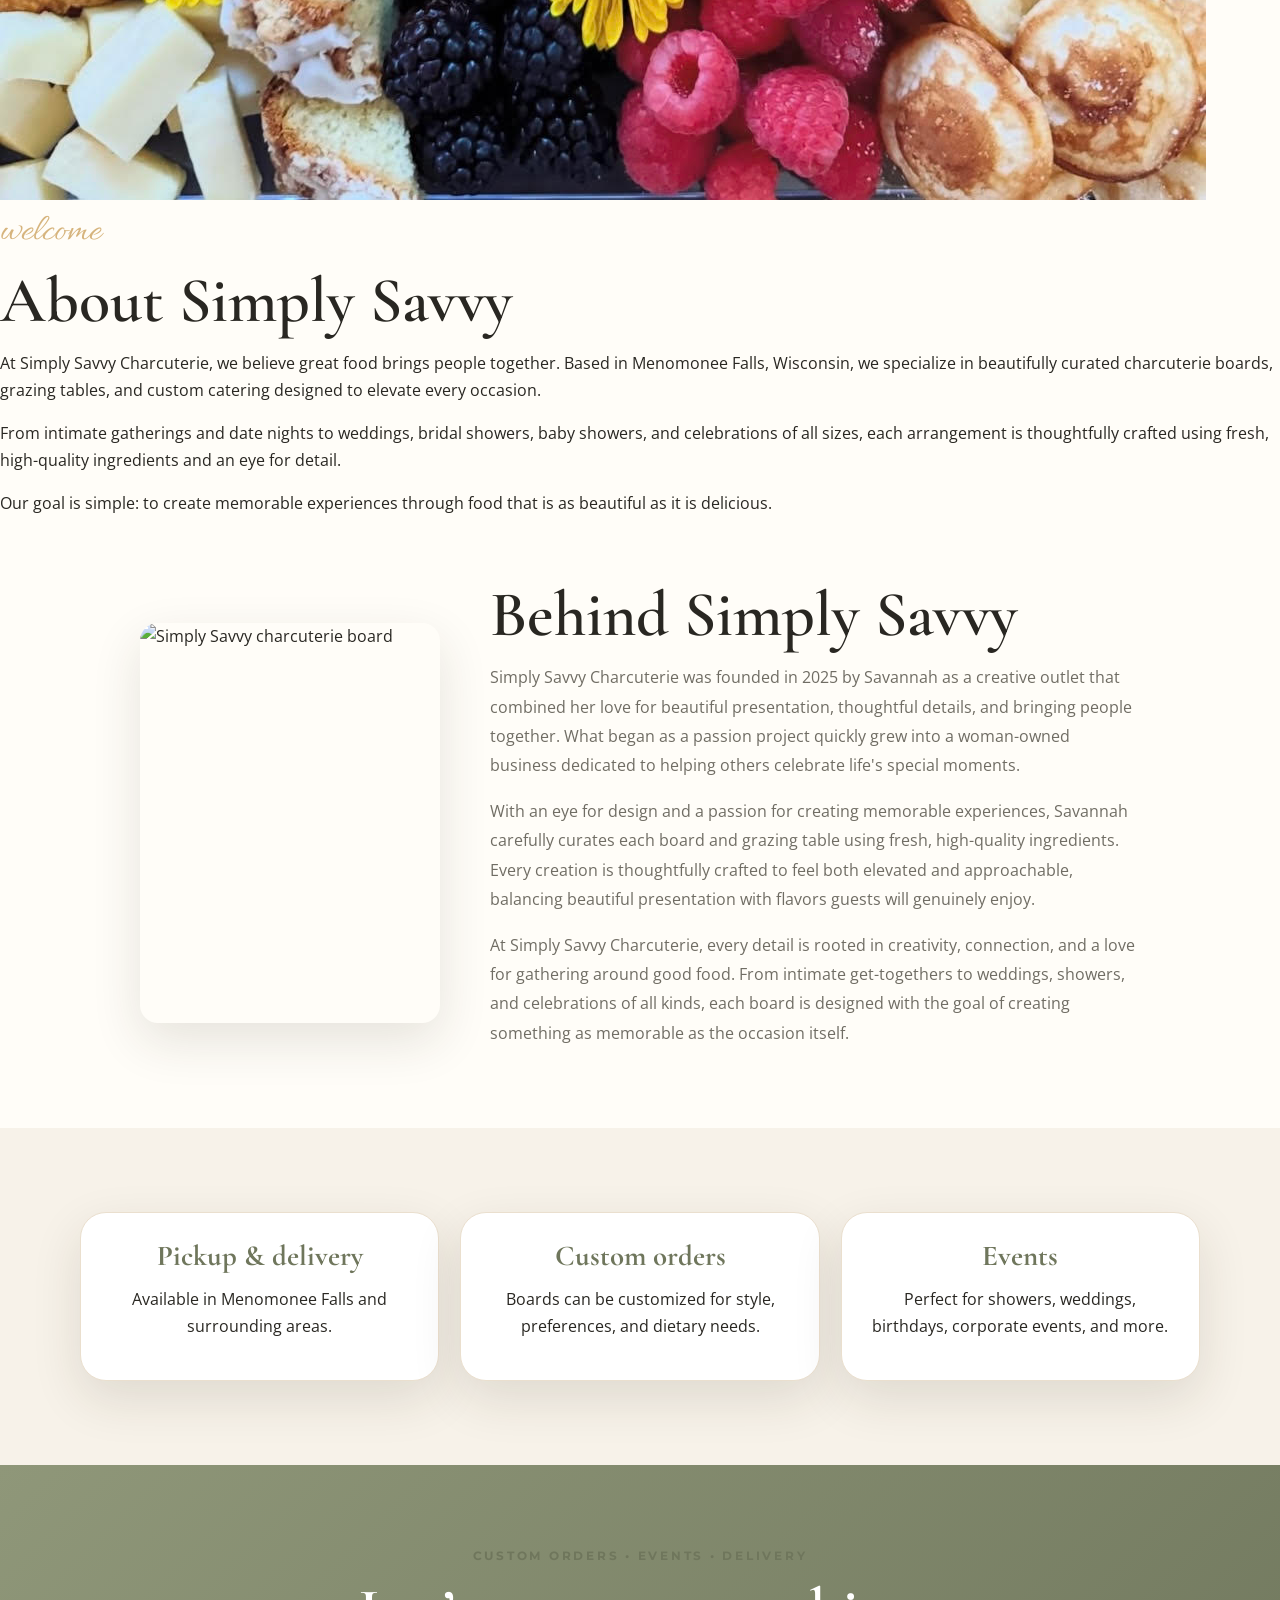
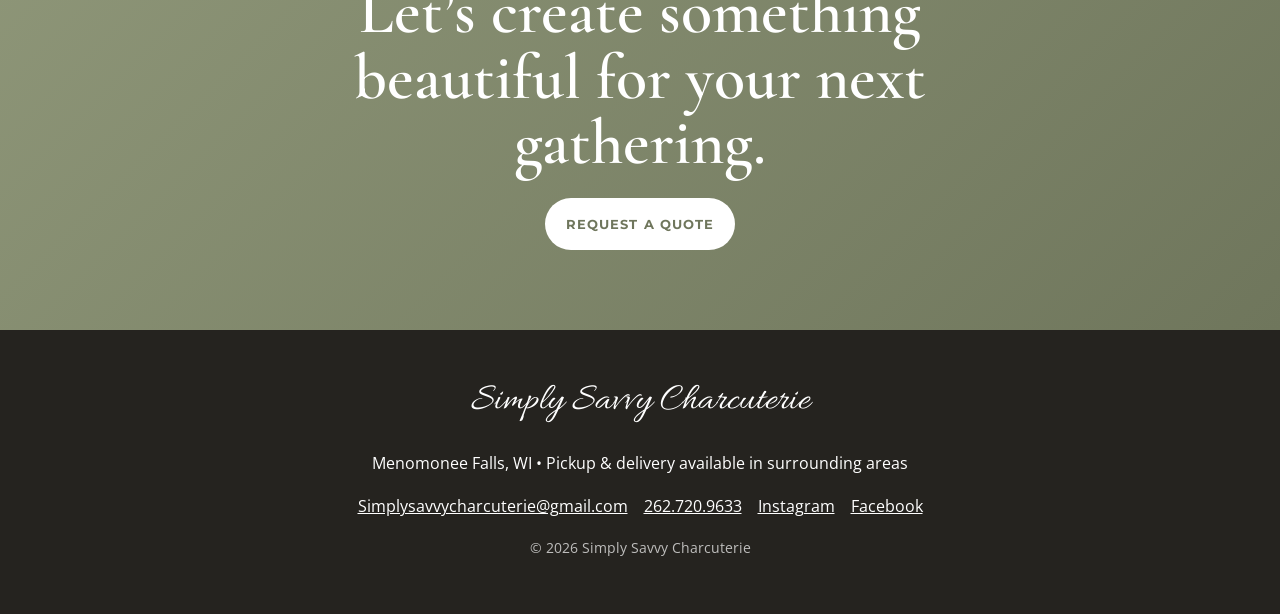
==== commit 5ab3f26b: "Update about.html" ====
--- a/about.html
+++ b/about.html
@@ -3,9 +3,14 @@
 <head>
   <meta charset="UTF-8" />
   <meta name="viewport" content="width=device-width, initial-scale=1.0" />
+
+  <title>About | Simply Savvy Charcuterie</title>
+  <meta name="description" content="Learn about Simply Savvy Charcuterie, a Menomonee Falls business creating custom boards and grazing tables." />
+
   <link rel="icon" href="favicon.jpg" type="image/png" />
   <link href="https://fonts.googleapis.com/css2?family=Allura&family=Cormorant+Garamond:wght@500;600;700&family=Montserrat:wght@400;500;600;700&family=Open+Sans:wght@400;500;600&display=swap" rel="stylesheet" />
   <link rel="stylesheet" href="styles.css" />
+
   <script async src="https://www.googletagmanager.com/gtag/js?id=G-SJ7EQNNYXX"></script>
   <script>
     window.dataLayer = window.dataLayer || [];
@@ -13,15 +18,14 @@
     gtag('js', new Date());
     gtag('config', 'G-SJ7EQNNYXX');
   </script>
+</head>
 
-  <title>About | Simply Savvy Charcuterie</title>
-  <meta name="description" content="Learn about Simply Savvy Charcuterie, a Menomonee Falls business creating custom boards and grazing tables." />
-</head>
 <body>
 
   <nav class="site-nav">
     <a class="brand" href="index.html">Simply Savvy</a>
     <button class="nav-toggle" aria-label="Toggle navigation" onclick="document.body.classList.toggle('nav-open')">☰</button>
+
     <div class="nav-links">
       <a href="index.html">Home</a>
       <a href="boards.html">Boards</a>
@@ -34,6 +38,7 @@
 
   <header class="page-hero about-hero">
     <div class="hero-overlay"></div>
+
     <div class="page-inner reveal">
       <p class="eyebrow">About Simply Savvy</p>
       <h1>Thoughtfully styled, locally made.</h1>
@@ -41,90 +46,97 @@
     </div>
   </header>
 
-<section class="about-intro reveal">
+  <main>
 
-  <div class="about-intro-image">
-    <img src="assets/brunch new.jpg" alt="Simply Savvy Charcuterie">
-  </div>
+    <section class="about-intro reveal">
+      <div class="about-intro-image">
+        <img src="assets/brunch new.jpg" alt="Simply Savvy charcuterie brunch board">
+      </div>
 
-  <div class="about-intro-content">
-    <p class="script">welcome</p>
-    <h2 class="section-title">About Simply Savvy</h2>
+      <div class="about-intro-content">
+        <p class="script">welcome</p>
+        <h2 class="section-title">About Simply Savvy</h2>
 
-    <p>
-      At Simply Savvy Charcuterie, we believe great food brings people together. Based in Menomonee Falls, Wisconsin, we specialize in beautifully curated charcuterie boards, grazing tables, and custom catering designed to elevate every occasion.
-    </p>
+        <p>
+          At Simply Savvy Charcuterie, we believe great food brings people together. Based in Menomonee Falls, Wisconsin, we specialize in beautifully curated charcuterie boards, grazing tables, and custom catering designed to elevate every occasion.
+        </p>
 
-    <p>
-      From intimate gatherings and date nights to weddings, bridal showers, baby showers, and celebrations of all sizes, each arrangement is thoughtfully crafted using fresh, high-quality ingredients and an eye for detail.
-    </p>
+        <p>
+          From intimate gatherings and date nights to weddings, bridal showers, baby showers, and celebrations of all sizes, each arrangement is thoughtfully crafted using fresh, high-quality ingredients and an eye for detail.
+        </p>
 
-    <p>
-      Our goal is simple: to create memorable experiences through food that is as beautiful as it is delicious.
-    </p>
-  </div>
+        <p>
+          Our goal is simple: to create memorable experiences through food that is as beautiful as it is delicious.
+        </p>
+      </div>
+    </section>
 
-</section>
-   
+    <section class="founder-container reveal">
+      <div class="founder-photo">
+        <img src="assets/Large.jpg" alt="Simply Savvy charcuterie board">
+      </div>
 
-  <section class="founder-container reveal">
-    <div class="founder-photo">
-      <img src="assets/Large.jpg" alt="Simply Savvy Charcuterie Board">
-    </div>
+      <div class="founder-content">
+        <h2>Behind Simply Savvy</h2>
 
-    <div class="founder-content">
-      <h2>Behind Simply Savvy</h2>
+        <p>
+          Simply Savvy Charcuterie was founded in 2025 by Savannah as a creative outlet that combined her love for beautiful presentation, thoughtful details, and bringing people together. What began as a passion project quickly grew into a woman-owned business dedicated to helping others celebrate life's special moments.
+        </p>
 
-      <p>
-        Simply Savvy Charcuterie was founded in 2025 by Savannah as a creative outlet that combined her love for beautiful presentation, thoughtful details, and bringing people together. What began as a passion project quickly grew into a woman-owned business dedicated to helping others celebrate life's special moments.
-      </p>
+        <p>
+          With an eye for design and a passion for creating memorable experiences, Savannah carefully curates each board and grazing table using fresh, high-quality ingredients. Every creation is thoughtfully crafted to feel both elevated and approachable, balancing beautiful presentation with flavors guests will genuinely enjoy.
+        </p>
 
-      <p>
-        With an eye for design and a passion for creating memorable experiences, Savannah carefully curates each board and grazing table using fresh, high-quality ingredients. Every creation is thoughtfully crafted to feel both elevated and approachable, balancing beautiful presentation with flavors guests will genuinely enjoy.
-      </p>
+        <p>
+          At Simply Savvy Charcuterie, every detail is rooted in creativity, connection, and a love for gathering around good food. From intimate get-togethers to weddings, showers, and celebrations of all kinds, each board is designed with the goal of creating something as memorable as the occasion itself.
+        </p>
+      </div>
+    </section>
 
-      <p>
-        At Simply Savvy Charcuterie, every detail is rooted in creativity, connection, and a love for gathering around good food. From intimate get-togethers to weddings, showers, and celebrations of all kinds, each board is designed with the goal of creating something as memorable as the occasion itself.
-      </p>
-    </div>
-  </section>
+    <section class="section cream">
+      <div class="details-grid reveal">
+        <div>
+          <h3>Pickup & delivery</h3>
+          <p>Available in Menomonee Falls and surrounding areas.</p>
+        </div>
 
-  <section class="section cream">
-    <div class="details-grid reveal">
-      <div>
-        <h3>Pickup & delivery</h3>
-        <p>Available in Menomonee Falls and surrounding areas.</p>
+        <div>
+          <h3>Custom orders</h3>
+          <p>Boards can be customized for style, preferences, and dietary needs.</p>
+        </div>
+
+        <div>
+          <h3>Events</h3>
+          <p>Perfect for showers, weddings, birthdays, corporate events, and more.</p>
+        </div>
       </div>
-      <div>
-        <h3>Custom orders</h3>
-        <p>Boards can be customized for style, preferences, and dietary needs.</p>
-      </div>
-      <div>
-        <h3>Events</h3>
-        <p>Perfect for showers, weddings, birthdays, corporate events, and more.</p>
-      </div>
-    </div>
-  </section>
+    </section>
 
-  <section class="final-cta">
-    <p class="eyebrow dark">Custom orders • events • delivery</p>
-    <h2>Let’s create something beautiful for your next gathering.</h2>
-    <a class="btn light" href="contact.html">Request a Quote</a>
-  </section>
+    <section class="final-cta">
+      <p class="eyebrow dark">Custom orders • events • delivery</p>
+      <h2>Let’s create something beautiful for your next gathering.</h2>
+      <a class="btn light" href="contact.html">Request a Quote</a>
+    </section>
+
+  </main>
 
   <footer class="site-footer">
     <div class="footer-brand">Simply Savvy Charcuterie</div>
+
     <p>Menomonee Falls, WI • Pickup & delivery available in surrounding areas</p>
+
     <div class="footer-links">
       <a href="mailto:Simplysavvycharcuterie@gmail.com">Simplysavvycharcuterie@gmail.com</a>
       <a href="tel:2627209633">262.720.9633</a>
       <a href="https://www.instagram.com/simplysavvycharcuterie/" target="_blank" rel="noopener">Instagram</a>
       <a href="https://www.facebook.com/people/Simply-Savvy-Charcuterie/61576973744688/" target="_blank" rel="noopener">Facebook</a>
     </div>
+
     <p class="copyright">© 2026 Simply Savvy Charcuterie</p>
   </footer>
 
   <button class="back-to-top" onclick="window.scrollTo({ top: 0, behavior: 'smooth' })" aria-label="Back to top">↑</button>
+
   <script src="script.js"></script>
 
 </body>
--- a/styles.css
+++ b/styles.css
@@ -63,5 +63,59 @@
 
   .founder-content h2 {
     text-align: center;
+
+
+
+    .about-intro {
+  display: flex;
+  align-items: center;
+  justify-content: center;
+  gap: 50px;
+  max-width: 1100px;
+  margin: 4rem auto;
+  padding: 0 2rem;
+}
+
+.about-intro-image {
+  flex: 0 0 350px;
+}
+
+.about-intro-image img {
+  width: 350px;
+  height: 450px;
+  object-fit: cover;
+  border-radius: 18px;
+  box-shadow: var(--shadow);
+}
+
+.about-intro-content {
+  flex: 1;
+  max-width: 650px;
+}
+
+.about-intro-content .section-title {
+  text-align: left;
+}
+
+.about-intro-content .script {
+  text-align: left;
+}
+
+@media (max-width: 760px) {
+  .about-intro {
+    flex-direction: column;
+    text-align: center;
+  }
+
+  .about-intro-image img {
+    width: 260px;
+    height: 340px;
+  }
+
+  .about-intro-content .section-title,
+  .about-intro-content .script {
+    text-align: center;
   }
 }
+  }
+}
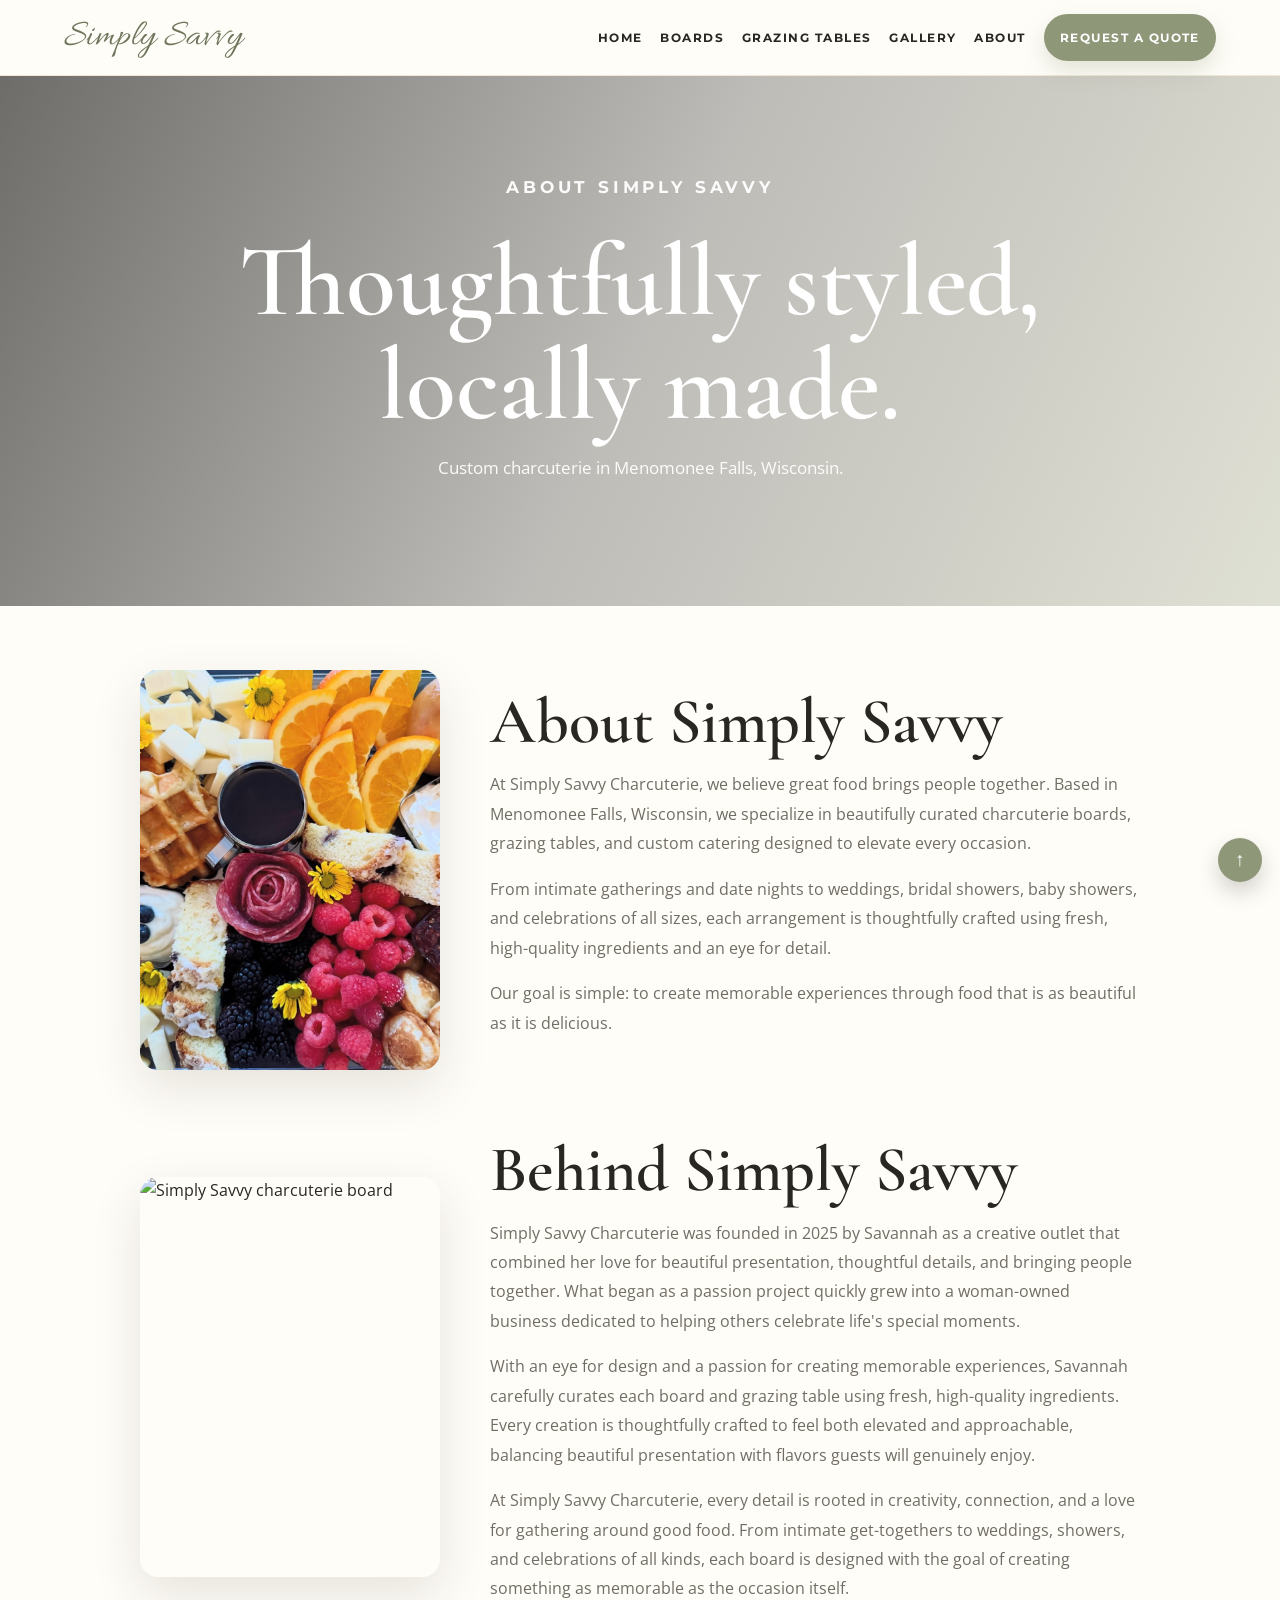
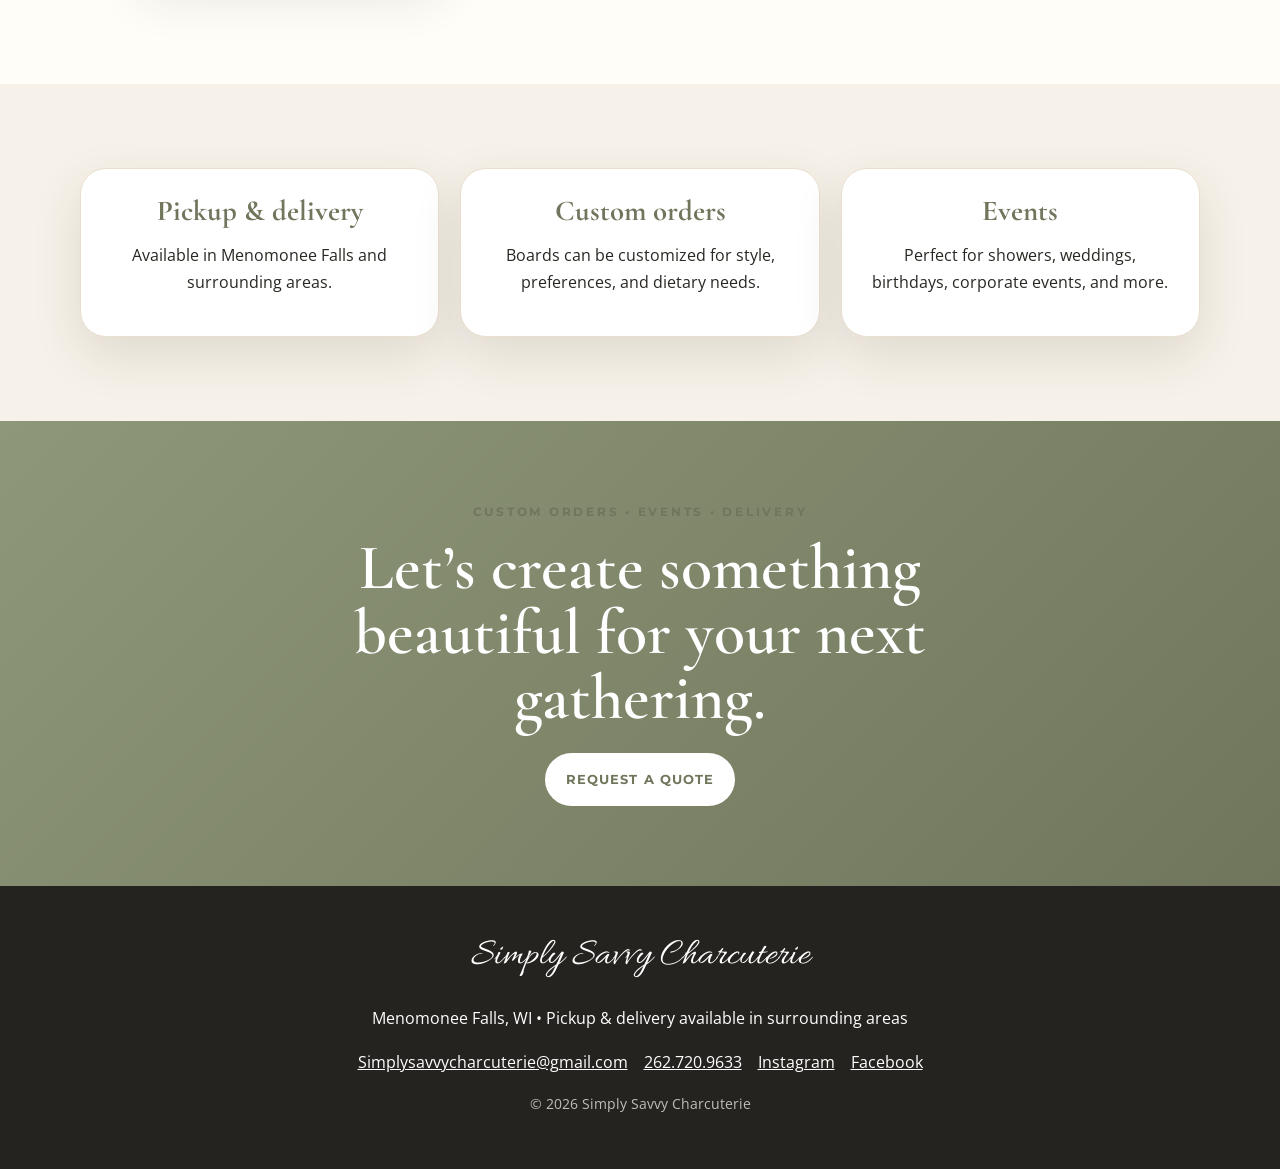
==== commit b25f2209: "Update about.html" ====
--- a/about.html
+++ b/about.html
@@ -54,7 +54,7 @@
       </div>
 
       <div class="about-intro-content">
-        <p class="script">welcome</p>
+       
         <h2 class="section-title">About Simply Savvy</h2>
 
         <p>
--- a/styles.css
+++ b/styles.css
@@ -2,7 +2,8 @@
 :root{--sage:#8f9779;--sage-dark:#6f765c;--cream:#f7f2e9;--ivory:#fffdf8;--champagne:#d6b47d;--ink:#292722;--muted:#706d64;--line:#eadfce;--shadow:0 18px 50px rgba(50,42,28,.12)}
 *{box-sizing:border-box}html{scroll-behavior:smooth}body{margin:0;font-family:'Open Sans',sans-serif;background:var(--ivory);color:var(--ink);line-height:1.7}img{max-width:100%;display:block}a{color:inherit}.site-nav{position:sticky;top:0;z-index:1000;display:flex;justify-content:space-between;align-items:center;padding:.9rem 5%;background:rgba(255,253,248,.92);backdrop-filter:blur(14px);border-bottom:1px solid rgba(234,223,206,.75)}.brand{font-family:'Allura',cursive;font-size:2.35rem;color:var(--sage-dark);text-decoration:none;line-height:1}.nav-links{display:flex;align-items:center;gap:1.1rem}.nav-links a{font-family:'Montserrat',sans-serif;font-size:.78rem;letter-spacing:.12em;text-transform:uppercase;text-decoration:none;font-weight:700;color:var(--ink)}.nav-links a:hover{color:var(--sage-dark)}.nav-cta{background:var(--sage);color:#fff!important;border-radius:999px;padding:.78rem 1rem;box-shadow:0 10px 22px rgba(143,151,121,.25)}.nav-toggle{display:none;background:transparent;border:0;font-size:1.7rem;color:var(--sage-dark)}.hero,.page-hero{position:relative;min-height:78vh;display:grid;place-items:center;text-align:center;color:#fff;padding:6rem 1rem;background-size:cover;background-position:center}.home-hero{background-image:url('assets/Banner Picture.png')}.boards-hero{background-image:url('assets/Large.jpg')}.grazing-hero{background-image:url('assets/Grazing.jpg')}.gallery-hero{background-image:url('assets/medium 3.jpg')}.about-hero{background-image:url('assets/Small board 2.jpg')}.contact-hero{background-image:url('assets/brunch new.jpg')}.hero-overlay{position:absolute;inset:0;background:linear-gradient(115deg,rgba(22,20,17,.62),rgba(22,20,17,.28),rgba(143,151,121,.28))}.hero-inner,.page-inner{position:relative;max-width:850px;z-index:1}.hero-logo{width:min(540px,86vw);margin:0 auto 1rem}.eyebrow{margin:0 0 .8rem;font-family:'Montserrat',sans-serif;font-size:.78rem;font-weight:700;letter-spacing:.22em;text-transform:uppercase;color:#fff}.eyebrow.dark{color:var(--sage-dark)}h1,h2,h3{font-family:'Cormorant Garamond',serif;line-height:1.02}h1{font-size:clamp(3rem,8vw,6.6rem);font-weight:600;margin:.2rem 0 1rem}h2{font-size:clamp(2.4rem,5vw,4.4rem);font-weight:600;margin:.2rem 0 1rem}h3{font-size:1.8rem;margin:.2rem 0 .55rem;color:var(--sage-dark)}.hero-copy,.page-inner p{font-size:1.08rem;max-width:680px;margin:0 auto 1.7rem;color:rgba(255,255,255,.95)}.button-row{display:flex;justify-content:center;gap:.9rem;flex-wrap:wrap}.btn{display:inline-flex;align-items:center;justify-content:center;border-radius:999px;padding:.95rem 1.35rem;text-decoration:none;font-family:'Montserrat',sans-serif;font-weight:700;font-size:.82rem;letter-spacing:.08em;text-transform:uppercase;border:0;cursor:pointer}.btn.primary{background:var(--sage);color:#fff;box-shadow:0 12px 24px rgba(143,151,121,.25)}.btn.light{background:#fff;color:var(--sage-dark)}.btn.outline{background:transparent;border:1px solid var(--sage);color:var(--sage-dark)}.section{padding:5.25rem 5%;max-width:1220px;margin:auto}.section.cream,.cream{background:var(--cream);max-width:none}.section-heading{text-align:center;max-width:760px;margin:0 auto 2.5rem}.intro-strip{text-align:center;max-width:920px;padding-top:4rem;padding-bottom:4rem}.intro-strip h2{font-size:clamp(2rem,4vw,3.5rem)}.script{font-family:'Allura',cursive;color:var(--champagne);font-size:2.4rem;margin:0}.center,.center-text{text-align:center}.feature-cards,.cards{display:grid;grid-template-columns:repeat(3,1fr);gap:1.4rem}.feature-card,.price-card,.mini-card,.testimonial,.contact-form,.contact-box,.details-grid>div{background:#fff;border:1px solid var(--line);border-radius:26px;box-shadow:var(--shadow);overflow:hidden}.feature-card img{height:320px;width:100%;object-fit:cover}.feature-card div,.price-card div,.mini-card{padding:1.4rem}.feature-card a{color:var(--sage-dark);font-weight:700;text-decoration:none}.split{display:grid;grid-template-columns:1fr 1fr;gap:3rem;align-items:center;max-width:1180px;margin:auto}.split img{border-radius:34px;box-shadow:var(--shadow);aspect-ratio:4/5;object-fit:cover;width:100%}.gallery-preview{display:grid;grid-template-columns:repeat(4,1fr);gap:1rem;margin-bottom:2rem}.gallery-preview img{height:280px;width:100%;object-fit:cover;border-radius:24px;box-shadow:var(--shadow)}.testimonial-grid,.details-grid{display:grid;grid-template-columns:repeat(3,1fr);gap:1.3rem;max-width:1120px;margin:auto}.testimonial{padding:1.5rem;font-style:italic}.stars{color:var(--champagne);font-style:normal;letter-spacing:.1em}.page-hero{min-height:55vh}.menu-layout{display:grid;grid-template-columns:repeat(2,1fr);gap:1.35rem}.price-card{display:grid;grid-template-columns:190px 1fr;align-items:center}.price-card img{height:100%;min-height:220px;width:100%;object-fit:cover}.price{font-weight:700;color:var(--sage-dark);font-size:1.05rem}.mini-card{text-align:center}.mini-card img{height:240px;width:100%;object-fit:cover;border-radius:18px;margin-bottom:1rem}.details-grid>div{padding:1.5rem;text-align:center}.luxury-gallery{display:grid;grid-template-columns:repeat(5,1fr);gap:1rem}.gallery-item{position:relative;overflow:hidden;border-radius:24px;background:var(--cream);box-shadow:var(--shadow);min-height:260px}.gallery-item img{width:100%;height:310px;object-fit:cover;transition:transform .4s ease}.gallery-item:hover img{transform:scale(1.04)}.gallery-item p{position:absolute;left:0;right:0;bottom:0;margin:0;padding:1rem;background:linear-gradient(transparent,rgba(0,0,0,.68));color:#fff;font-weight:700;text-align:center}.gallery-item.missing div{height:310px;display:grid;place-items:center;padding:1rem;text-align:center;color:var(--sage-dark)}.gallery-item.missing div:before{content:'Add photo to assets folder';}.note{text-align:center;color:var(--muted);margin-top:2rem}.narrow{max-width:820px}.narrow p{font-size:1.05rem}.contact-grid{display:grid;grid-template-columns:.9fr 1.1fr;gap:2rem;align-items:start}.contact-form{padding:2rem;display:grid;gap:1rem}.contact-form label{font-weight:700;color:var(--sage-dark)}input,textarea,select{width:100%;display:block;margin-top:.35rem;padding:.95rem;border:1px solid var(--line);border-radius:14px;font:inherit;background:#fffdf8;color:var(--ink)}.contact-box{padding:1rem 1.2rem;margin:1rem 0}.final-cta{background:linear-gradient(135deg,var(--sage),var(--sage-dark));color:#fff;text-align:center;padding:5rem 5%}.final-cta h2{max-width:800px;margin:.2rem auto 1.4rem}.site-footer{background:#25231f;color:#fff;text-align:center;padding:2.4rem 5%}.footer-brand{font-family:'Allura',cursive;font-size:2.4rem;color:#fff}.footer-links{display:flex;justify-content:center;gap:1rem;flex-wrap:wrap;margin:1rem 0}.footer-links a{color:#fff}.copyright{color:rgba(255,255,255,.7);font-size:.9rem}.back-to-top{position:fixed;right:18px;bottom:18px;background:var(--sage);color:#fff;border:0;border-radius:999px;width:44px;height:44px;font-size:1.2rem;cursor:pointer;box-shadow:0 10px 22px rgba(0,0,0,.18)}.reveal{opacity:0;transform:translateY(18px);transition:opacity .7s ease,transform .7s ease}.reveal.visible{opacity:1;transform:translateY(0)}@media(max-width:980px){.feature-cards,.cards,.testimonial-grid,.details-grid{grid-template-columns:1fr}.menu-layout{grid-template-columns:1fr}.luxury-gallery{grid-template-columns:repeat(2,1fr)}.gallery-preview{grid-template-columns:repeat(2,1fr)}.split,.contact-grid{grid-template-columns:1fr}.price-card{grid-template-columns:1fr}.price-card img{height:260px}.section{padding:4rem 1rem}}@media(max-width:760px){.nav-toggle{display:block}.nav-links{display:none;position:absolute;top:100%;left:0;right:0;background:var(--ivory);padding:1rem;flex-direction:column;border-bottom:1px solid var(--line)}.nav-open .nav-links{display:flex}.hero,.page-hero{min-height:66vh;padding:4.5rem 1rem}.page-hero{min-height:48vh}.feature-card img,.gallery-preview img,.gallery-item img{height:245px}.luxury-gallery{grid-template-columns:1fr}.footer-links{flex-direction:column}.brand{font-size:2rem}}
 
-/* Founder / About section */
+/* About page side-by-side sections */
+.about-intro,
 .founder-container {
   display: flex;
   flex-direction: row;
@@ -14,29 +15,35 @@
   padding: 0 2rem;
 }
 
+.about-intro-image,
 .founder-photo {
   flex: 0 0 300px;
   max-width: 300px;
 }
 
+.about-intro-image img,
 .founder-photo img {
-  width: 300px;
-  height: 400px;
+  width: 300px !important;
+  height: 400px !important;
+  max-width: 300px !important;
   object-fit: cover;
   border-radius: 18px;
   box-shadow: var(--shadow);
 }
 
+.about-intro-content,
 .founder-content {
   flex: 1;
   max-width: 650px;
 }
 
+.about-intro-content .section-title,
+.about-intro-content .script,
 .founder-content h2 {
   text-align: left;
-  margin-top: 0;
 }
 
+.about-intro-content p,
 .founder-content p {
   font-size: 1.02rem;
   line-height: 1.8;
@@ -45,77 +52,28 @@
 
 /* Mobile version */
 @media (max-width: 760px) {
+  .about-intro,
   .founder-container {
     flex-direction: column;
     text-align: center;
     gap: 2rem;
   }
 
-  .founder-photo,
-  .founder-photo img {
-    width: 260px;
+  .about-intro-image,
+  .founder-photo {
+    flex: none;
     max-width: 260px;
   }
 
+  .about-intro-image img,
   .founder-photo img {
-    height: 340px;
-  }
-
-  .founder-content h2 {
-    text-align: center;
-
-
-
-    .about-intro {
-  display: flex;
-  align-items: center;
-  justify-content: center;
-  gap: 50px;
-  max-width: 1100px;
-  margin: 4rem auto;
-  padding: 0 2rem;
-}
-
-.about-intro-image {
-  flex: 0 0 350px;
-}
-
-.about-intro-image img {
-  width: 350px;
-  height: 450px;
-  object-fit: cover;
-  border-radius: 18px;
-  box-shadow: var(--shadow);
-}
-
-.about-intro-content {
-  flex: 1;
-  max-width: 650px;
-}
-
-.about-intro-content .section-title {
-  text-align: left;
-}
-
-.about-intro-content .script {
-  text-align: left;
-}
-
-@media (max-width: 760px) {
-  .about-intro {
-    flex-direction: column;
-    text-align: center;
-  }
-
-  .about-intro-image img {
     width: 260px;
     height: 340px;
   }
 
   .about-intro-content .section-title,
-  .about-intro-content .script {
+  .about-intro-content .script,
+  .founder-content h2 {
     text-align: center;
   }
 }
-  }
-}
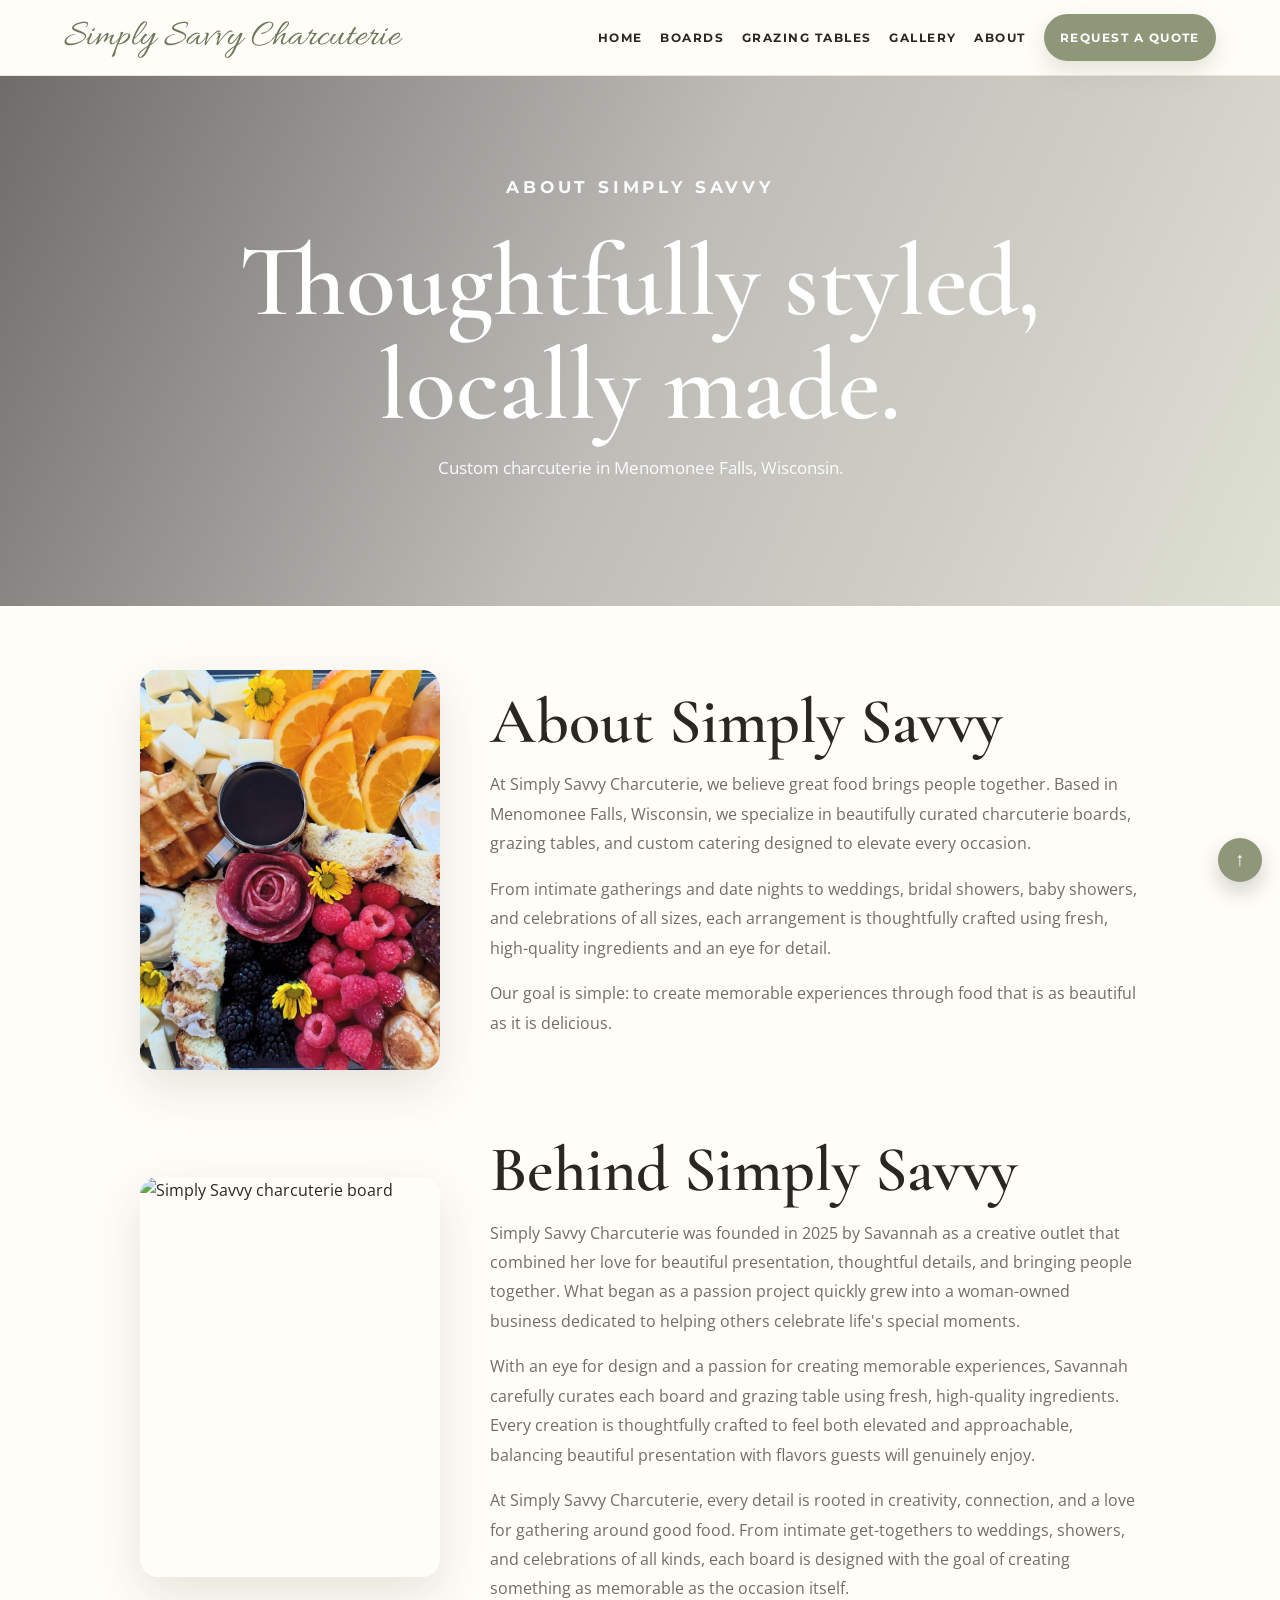
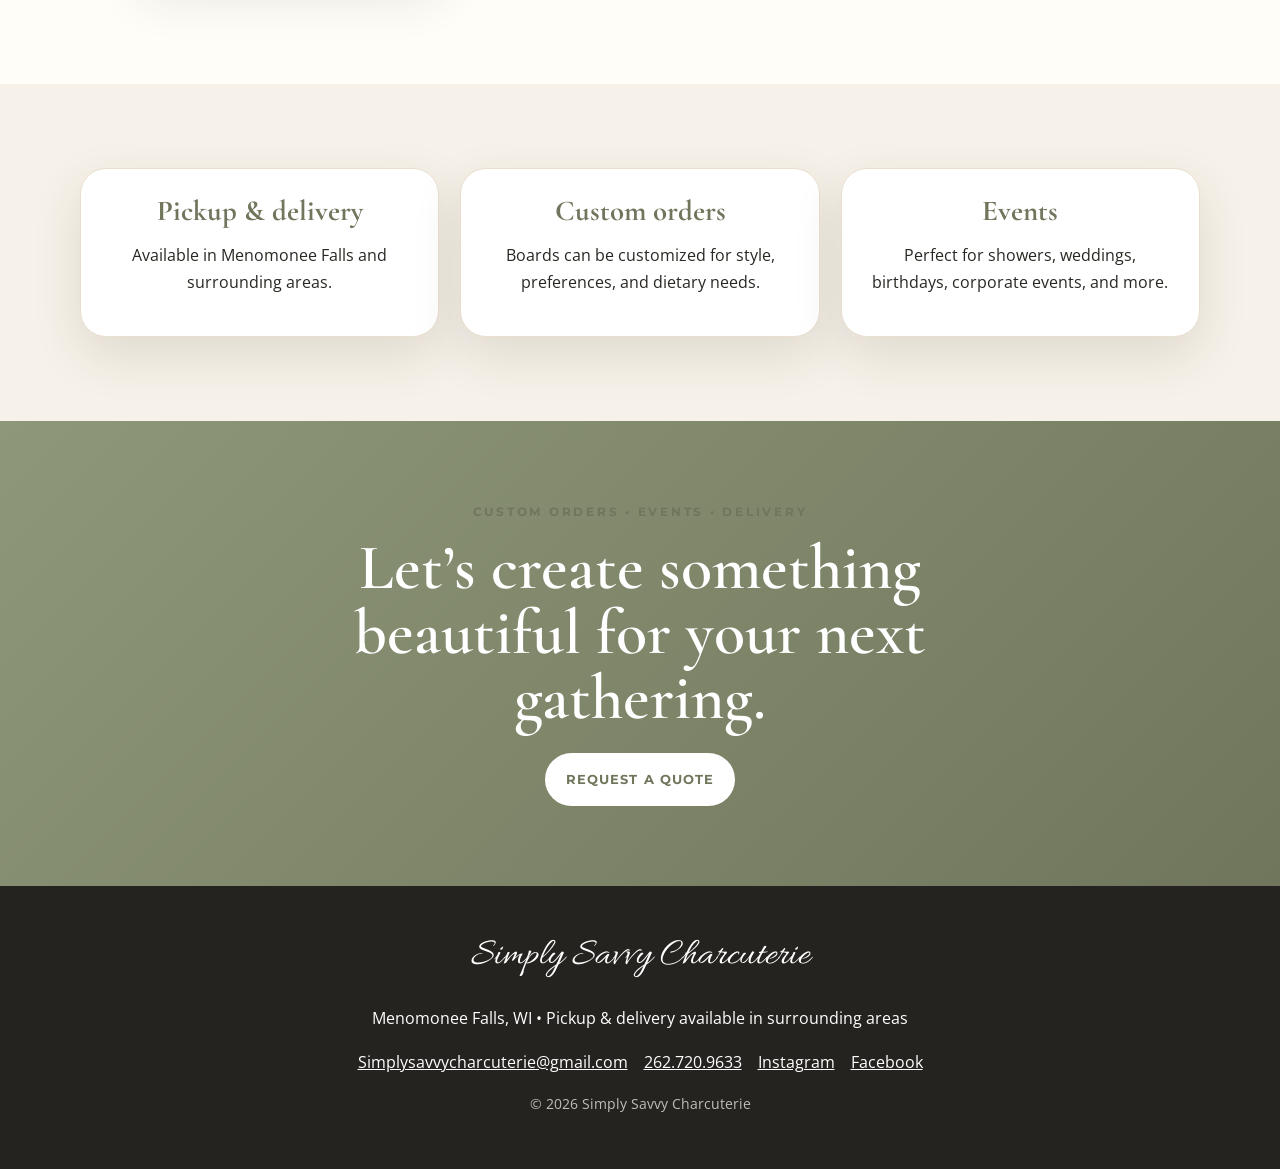
==== commit bad4b313: "Update about.html" ====
--- a/about.html
+++ b/about.html
@@ -23,7 +23,7 @@
 <body>
 
   <nav class="site-nav">
-    <a class="brand" href="index.html">Simply Savvy</a>
+    <a class="brand" href="index.html">Simply Savvy Charcuterie</a>
     <button class="nav-toggle" aria-label="Toggle navigation" onclick="document.body.classList.toggle('nav-open')">☰</button>
 
     <div class="nav-links">
--- a/styles.css
+++ b/styles.css
@@ -77,3 +77,11 @@
     text-align: center;
   }
 }
+
+
+/* Show more of brunch and letter board photos */
+
+.mini-card img.show-full-photo {
+  object-fit: cover;
+  object-position: center top;
+}
